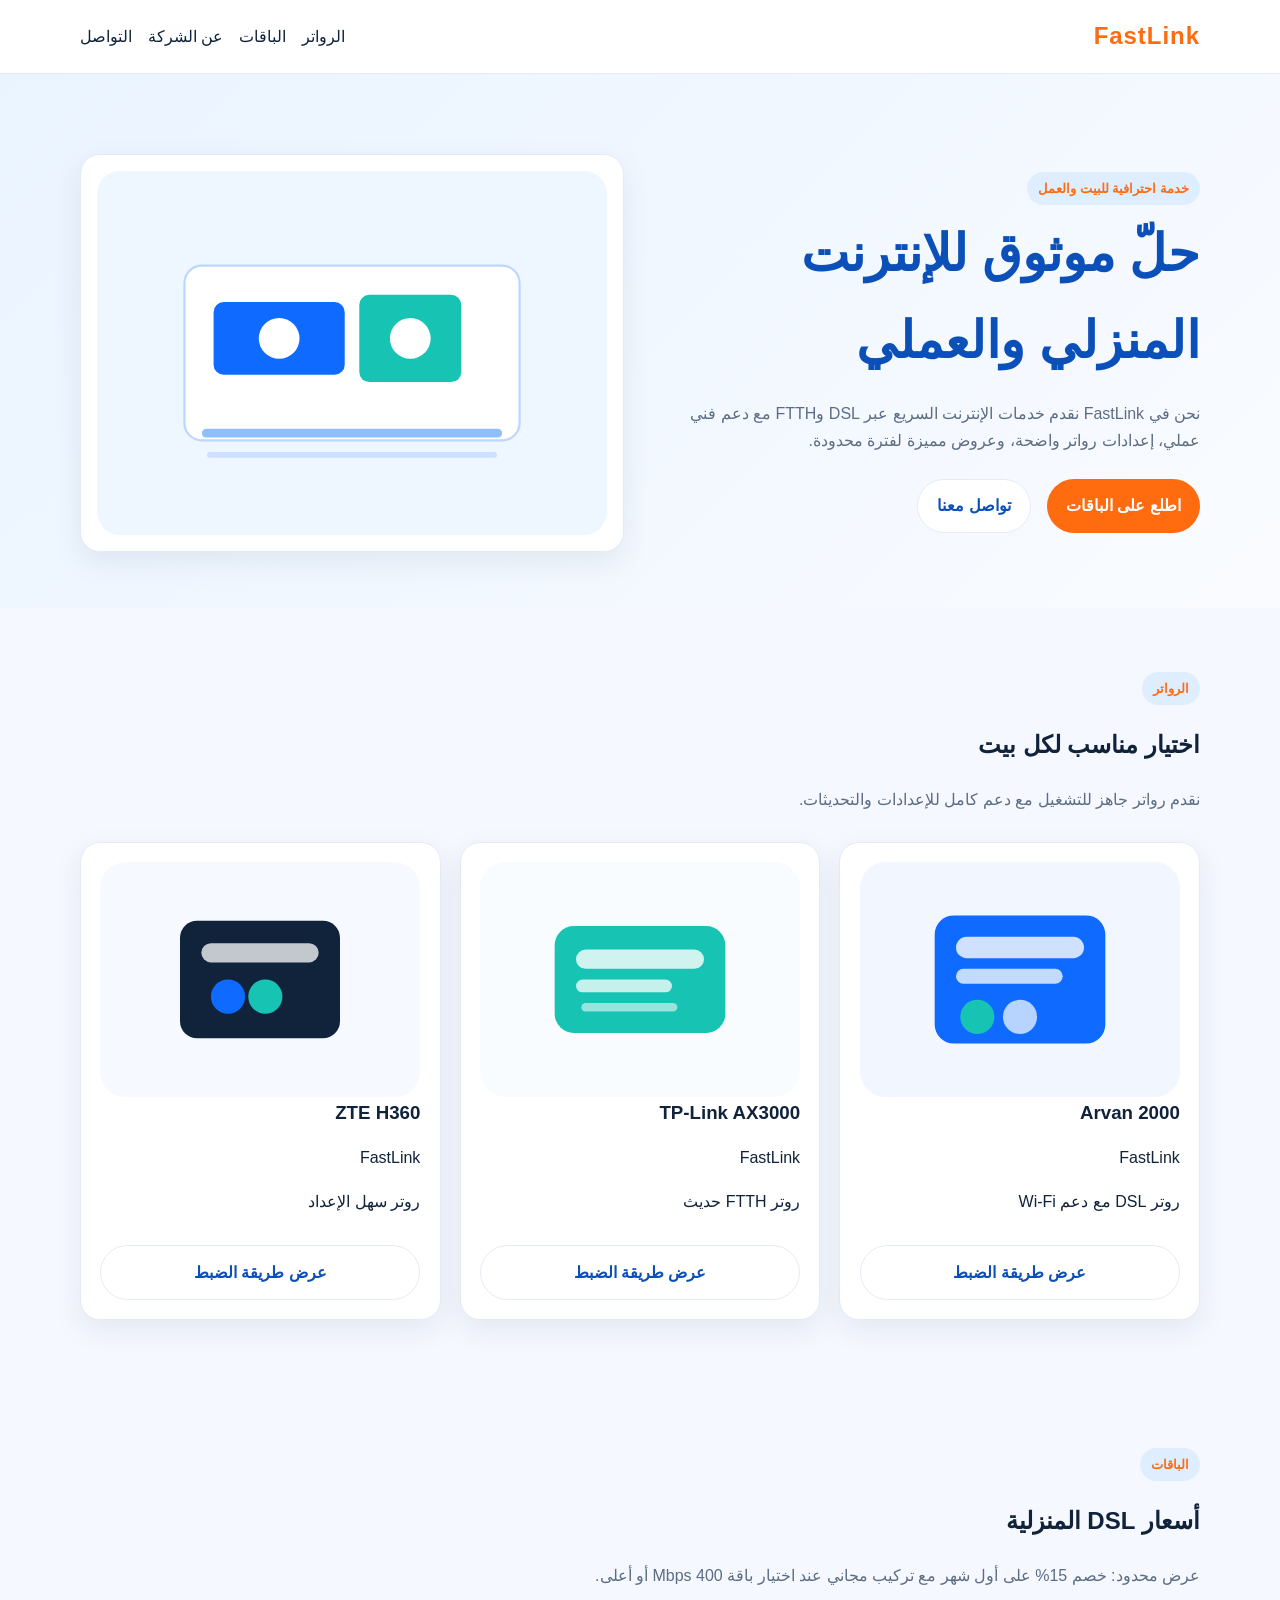
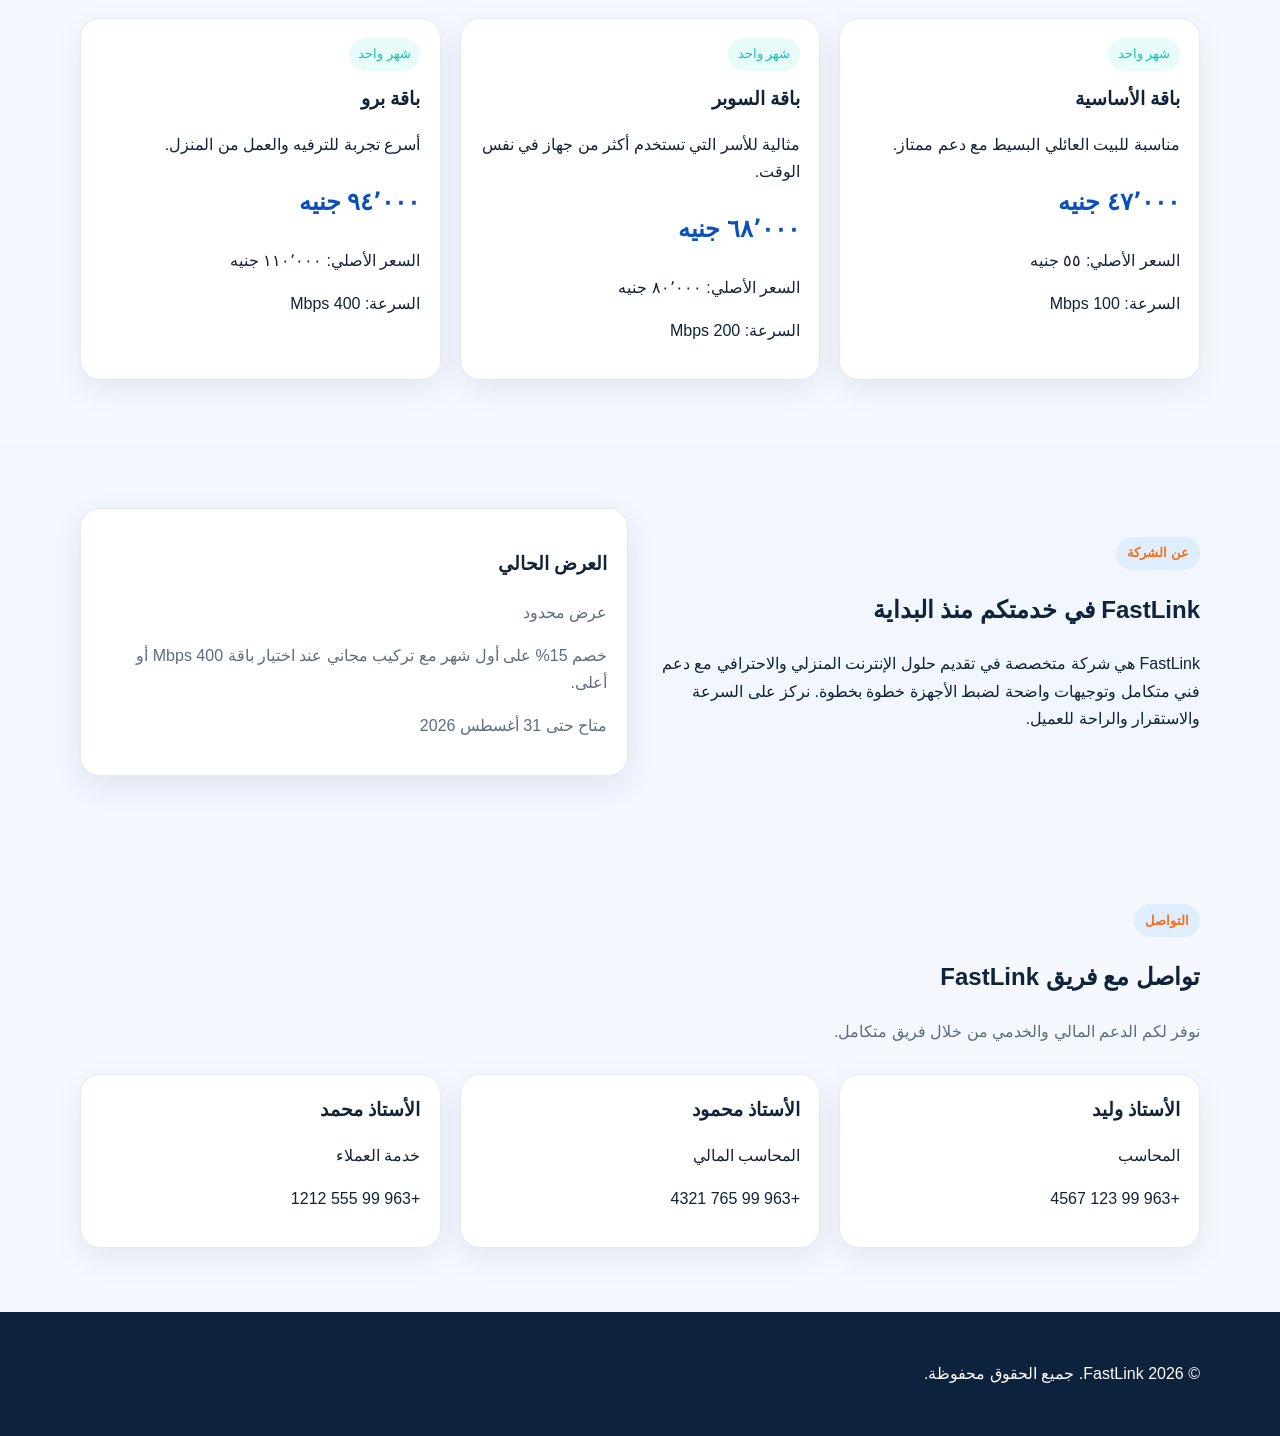
==== index.html @ b340a283 "Add files via upload" ====
<!DOCTYPE html>
<html lang="ar" dir="rtl">
  <head>
    <meta charset="UTF-8" />
    <meta name="viewport" content="width=device-width, initial-scale=1.0" />
    <title>FastLink | الحل الذكي للإنترنت المنزلي</title>
    <link rel="stylesheet" href="styles.css" />
  </head>
  <body>
    <header class="site-header">
      <div class="container nav-wrap">
        <a class="brand" href="#top">FastLink</a>
        <nav class="nav-links">
          <a href="#routers">الرواتر</a>
          <a href="#packages">الباقات</a>
          <a href="#about">عن الشركة</a>
          <a href="#contact">التواصل</a>
        </nav>
      </div>
    </header>

    <main id="top">
      <section class="hero">
        <div class="container hero-grid">
          <div class="hero-copy">
            <span class="eyebrow">خدمة احترافية للبيت والعمل</span>
            <h1 id="hero-title">FastLink</h1>
            <p id="hero-subtitle"></p>
            <div class="hero-actions">
              <a class="btn btn-primary" href="#packages">اطلع على الباقات</a>
              <a class="btn btn-secondary" href="#contact">تواصل معنا</a>
            </div>
          </div>
          <div class="hero-card">
            <img src="assets/hero.svg" alt="FastLink internet service" />
          </div>
        </div>
      </section>

      <section id="routers" class="section">
        <div class="container">
          <div class="section-heading">
            <span class="eyebrow">الرواتر</span>
            <h2>اختيار مناسب لكل بيت</h2>
            <p>نقدم رواتر جاهز للتشغيل مع دعم كامل للإعدادات والتحديثات.</p>
          </div>
          <div id="routers-list" class="card-grid"></div>
        </div>
      </section>

      <section id="packages" class="section">
        <div class="container">
          <div class="section-heading">
            <span class="eyebrow">الباقات</span>
            <h2>أسعار DSL المنزلية</h2>
            <p id="offer-summary"></p>
          </div>
          <div id="packages-list" class="card-grid"></div>
        </div>
      </section>

      <section id="about" class="section alt">
        <div class="container about-grid">
          <div>
            <span class="eyebrow">عن الشركة</span>
            <h2>FastLink في خدمتكم منذ البداية</h2>
            <p id="about-text"></p>
          </div>
          <div class="info-card">
            <h3>العرض الحالي</h3>
            <p id="offer-title"></p>
            <p id="offer-description"></p>
            <p id="offer-duration"></p>
          </div>
        </div>
      </section>

      <section id="contact" class="section">
        <div class="container">
          <div class="section-heading">
            <span class="eyebrow">التواصل</span>
            <h2>تواصل مع فريق FastLink</h2>
            <p>نوفر لكم الدعم المالي والخدمي من خلال فريق متكامل.</p>
          </div>
          <div id="contacts-list" class="card-grid"></div>
        </div>
      </section>
    </main>

    <footer class="site-footer">
      <div class="container footer-wrap">
        <p>© 2026 FastLink. جميع الحقوق محفوظة.</p>
      </div>
    </footer>

    <script src="script.js"></script>
  </body>
</html>
---- styles.css ----
:root {
  color-scheme: light;
  --primary: #ff6b0f;
  --primary-dark: #0b4fb8;
  --accent: #17c3b2;
  --text: #10233b;
  --muted: #5c6d83;
  --bg: #f5f8ff;
  --card: #ffffff;
  --border: #e5ebf6;
}

* {
  box-sizing: border-box;
}

body {
  margin: 0;
  font-family: "Segoe UI", Tahoma, Geneva, Verdana, sans-serif;
  color: var(--text);
  background: var(--bg);
  line-height: 1.7;
}

img {
  max-width: 100%;
  display: block;
}

a {
  color: inherit;
  text-decoration: none;
}

.container {
  width: min(1120px, calc(100% - 2rem));
  margin: 0 auto;
}

.site-header {
  position: sticky;
  top: 0;
  z-index: 20;
  background: rgba(255, 255, 255, 0.95);
  backdrop-filter: blur(8px);
  border-bottom: 1px solid var(--border);
}

.nav-wrap,
.footer-wrap {
  display: flex;
  align-items: center;
  justify-content: space-between;
  padding: 1rem 0;
}

.brand {
  font-size: 1.5rem;
  font-weight: 800;
  color: var(--primary);
  letter-spacing: 0.04em;
}

.nav-links {
  display: flex;
  gap: 1rem;
  align-items: center;
  flex-wrap: wrap;
}

.admin-link {
  background: var(--primary);
  color: white;
  padding: 0.55rem 0.8rem;
  border-radius: 999px;
}

.hero {
  padding: 5rem 0 3.5rem;
  background: linear-gradient(135deg, #eaf4ff 0%, #f9fbff 100%);
}

.hero-grid,
.about-grid {
  display: grid;
  gap: 2rem;
  grid-template-columns: repeat(2, minmax(0, 1fr));
  align-items: center;
}

.hero h1 {
  font-size: clamp(2.2rem, 4vw, 3.4rem);
  margin: 0.3rem 0 1rem;
  color: var(--primary-dark);
}

.hero p,
.section-heading p,
.info-card p,
.admin-card p {
  color: var(--muted);
}

.eyebrow {
  display: inline-block;
  font-size: 0.8rem;
  background: #dfeeff;
  color: var(--primary);
  padding: 0.35rem 0.7rem;
  border-radius: 999px;
  font-weight: 700;
}

.hero-actions {
  display: flex;
  gap: 1rem;
  flex-wrap: wrap;
  margin-top: 1.5rem;
}

.btn {
  border: none;
  cursor: pointer;
  display: inline-flex;
  align-items: center;
  justify-content: center;
  border-radius: 999px;
  padding: 0.8rem 1.2rem;
  font-weight: 700;
}

.btn-primary {
  background: var(--primary);
  color: white;
}

.btn-primary:hover {
  background: var(--primary-dark);
}

.btn-secondary {
  background: white;
  color: var(--primary-dark);
  border: 1px solid var(--border);
}

.hero-card,
.info-card,
.admin-card,
.card {
  background: var(--card);
  border: 1px solid var(--border);
  border-radius: 1.25rem;
  box-shadow: 0 10px 30px rgba(16, 35, 59, 0.08);
}

.hero-card {
  padding: 1rem;
}

.section {
  padding: 4rem 0;
}

.section.alt {
  background: #f2f6ff;
}

.section-heading {
  margin-bottom: 1.8rem;
}

.card-grid {
  display: grid;
  gap: 1.2rem;
  grid-template-columns: repeat(auto-fit, minmax(240px, 1fr));
}

.card {
  padding: 1.2rem;
}

.card h3,
.admin-card h2 {
  margin-top: 0;
  margin-bottom: 0.4rem;
}

.card .price {
  font-size: 1.5rem;
  font-weight: 800;
  color: var(--primary-dark);
}

.tag {
  display: inline-block;
  padding: 0.35rem 0.6rem;
  border-radius: 999px;
  background: #e7fbf8;
  color: var(--accent);
  font-size: 0.8rem;
  margin-bottom: 0.75rem;
}

.timeline {
  display: grid;
  gap: 1rem;
}

.timeline-item {
  border-right: 3px solid var(--primary);
  padding-right: 1rem;
}

.about-grid {
  gap: 1.5rem;
}

.info-card {
  padding: 1.25rem;
}

.admin-page {
  padding: 3rem 0 4rem;
}

.admin-card {
  padding: 1.3rem;
  margin-bottom: 1.2rem;
}

.admin-form {
  display: grid;
  gap: 0.9rem;
}

.admin-form label {
  display: grid;
  gap: 0.35rem;
  font-weight: 700;
}

.admin-form input,
.admin-form textarea {
  width: 100%;
  padding: 0.75rem 0.9rem;
  border: 1px solid var(--border);
  border-radius: 0.8rem;
  font: inherit;
}

.admin-list {
  margin-top: 1rem;
  display: grid;
  gap: 0.8rem;
}

.admin-item {
  border: 1px dashed var(--border);
  border-radius: 0.8rem;
  padding: 0.8rem;
  display: flex;
  justify-content: space-between;
  align-items: center;
  gap: 0.8rem;
}

.admin-item button {
  border: none;
  background: #ffe2e2;
  color: #b42318;
  border-radius: 999px;
  padding: 0.55rem 0.8rem;
  cursor: pointer;
}

.site-footer {
  background: #0d223d;
  color: white;
  padding: 1rem 0;
}

.site-footer a {
  color: #dceeff;
}

.router-mode-btn {
  margin-top: 0.9rem;
  width: 100%;
}

.page-padding {
  padding: 3rem 0 4rem;
}

.guide-card {
  background: var(--card);
  border: 1px solid var(--border);
  border-radius: 1.25rem;
  padding: 1.25rem;
  margin-bottom: 1.2rem;
  box-shadow: 0 10px 30px rgba(16, 35, 59, 0.08);
}

.guide-card img {
  margin-top: 1rem;
  border-radius: 1rem;
}

.auth-card {
  max-width: 480px;
  margin: 2rem auto;
  padding: 1.5rem;
  background: var(--card);
  border: 1px solid var(--border);
  border-radius: 1.25rem;
  box-shadow: 0 10px 30px rgba(16, 35, 59, 0.08);
}

.auth-form {
  display: grid;
  gap: 0.8rem;
}

.auth-form input {
  width: 100%;
  padding: 0.8rem 0.95rem;
  border: 1px solid var(--border);
  border-radius: 0.8rem;
  font: inherit;
}

.error-text {
  color: #b42318;
  min-height: 1.2rem;
  margin: 0;
}

.hidden {
  display: none !important;
}

@media (max-width: 760px) {
  .hero-grid,
  .about-grid {
    grid-template-columns: 1fr;
  }

  .nav-wrap,
  .footer-wrap {
    flex-direction: column;
    gap: 0.6rem;
  }
}
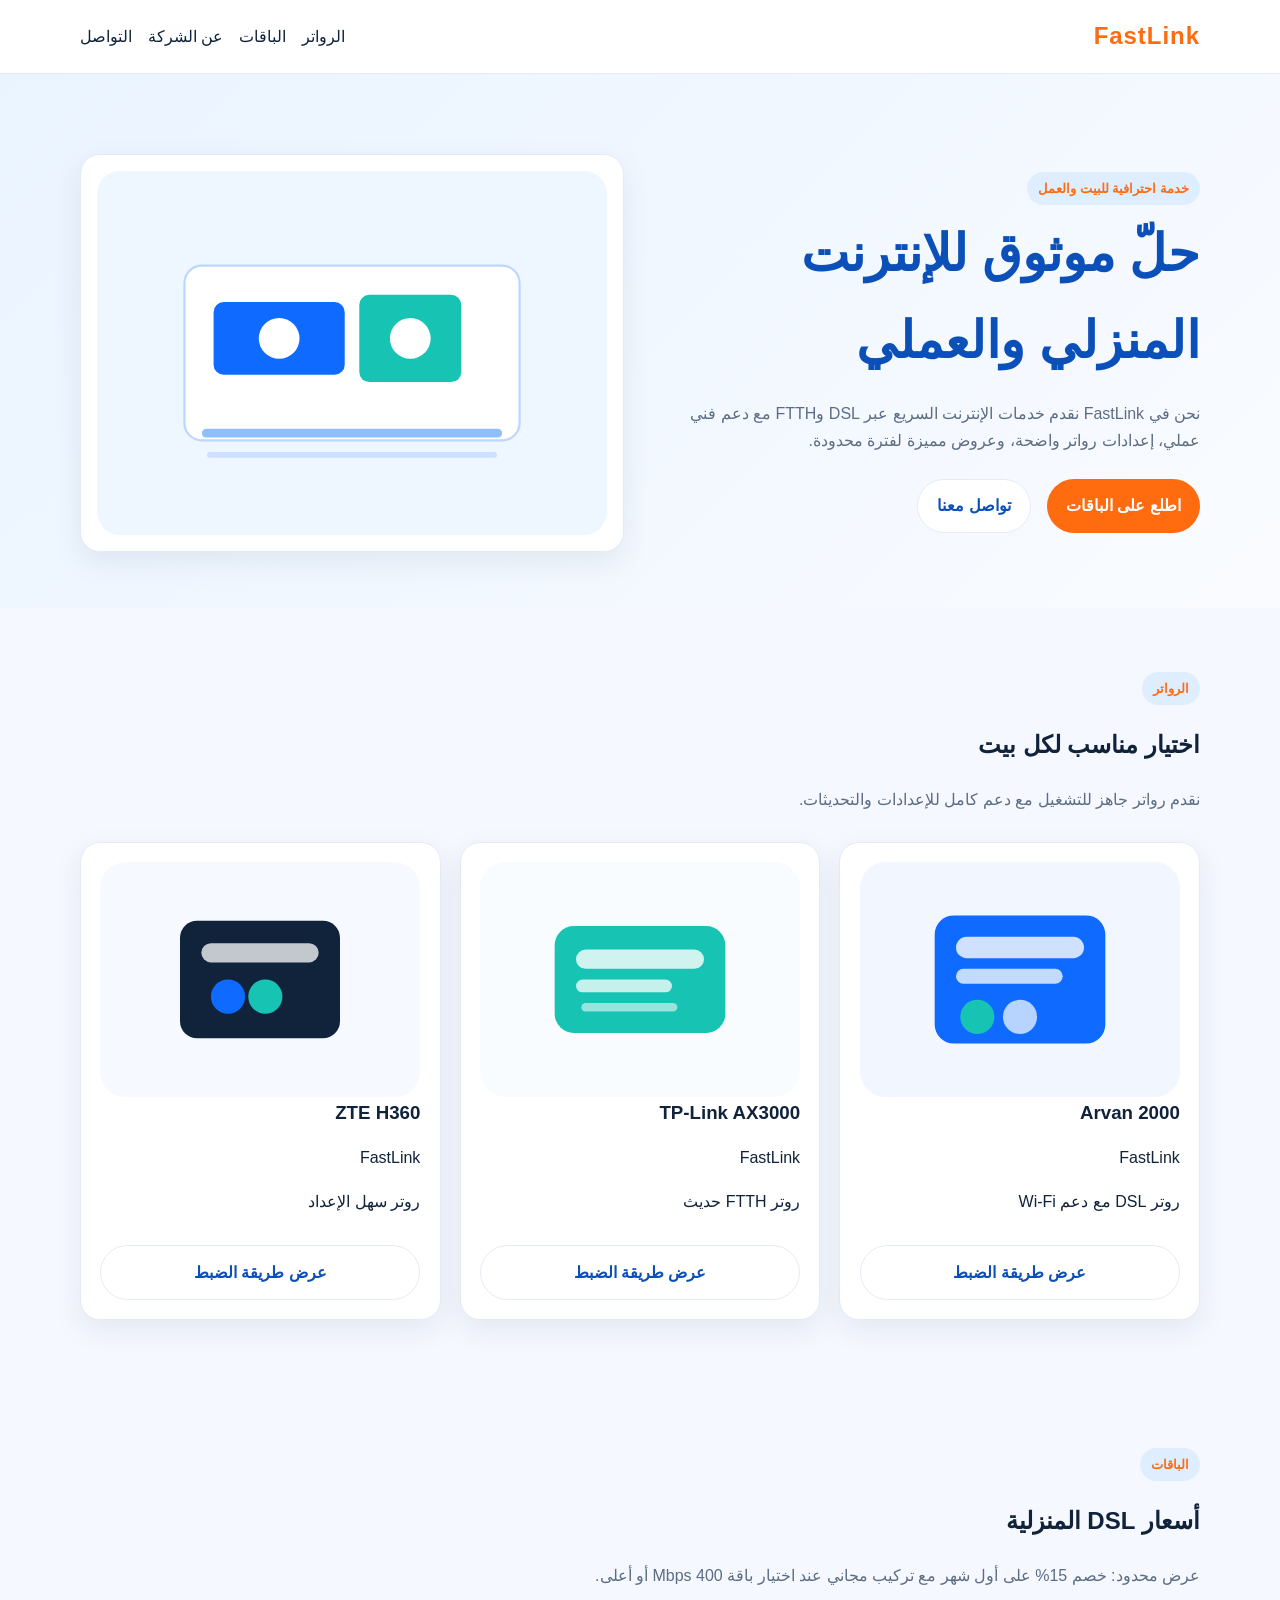
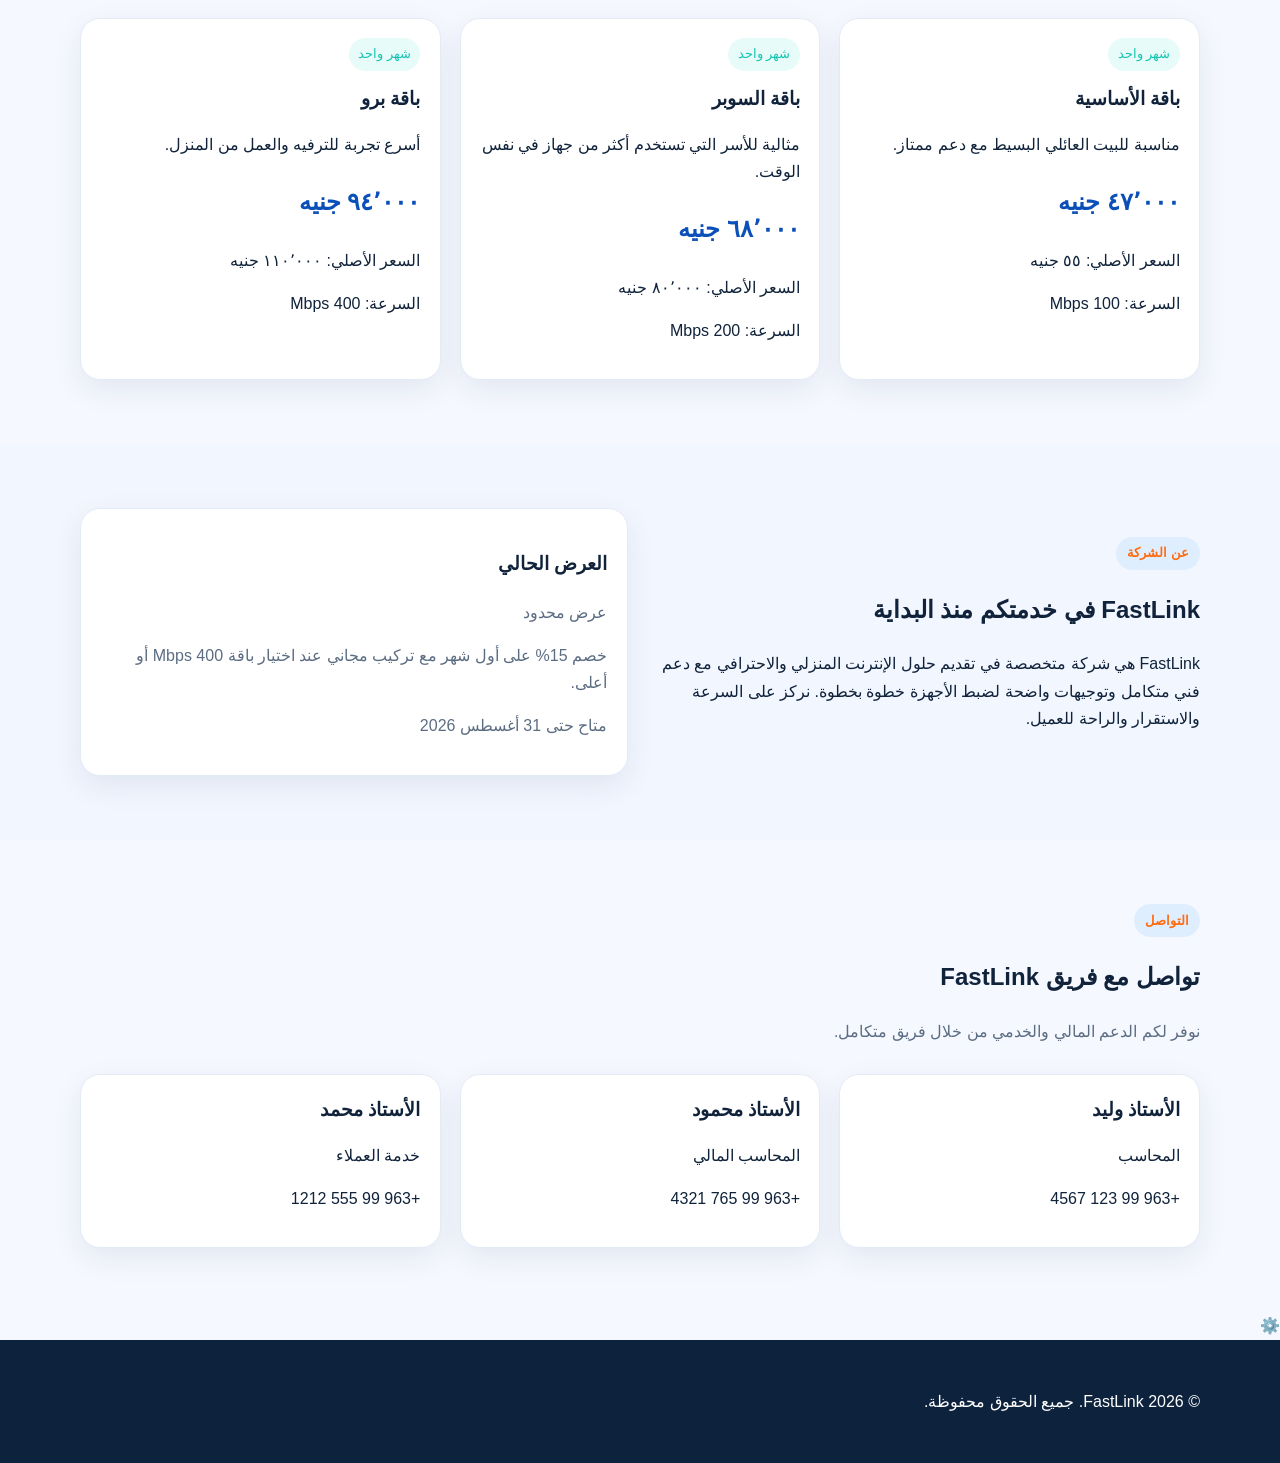
==== commit 8f14a8f6: "Add admin button to index.html Added an admin button for quick access to the admin panel." ====
--- a/index.html
+++ b/index.html
@@ -87,6 +87,8 @@
       </section>
     </main>
 
+    <a href="admin.html" class="admin-float-btn" title="لوحة الإدارة">⚙️</a>
+
     <footer class="site-footer">
       <div class="container footer-wrap">
         <p>© 2026 FastLink. جميع الحقوق محفوظة.</p>
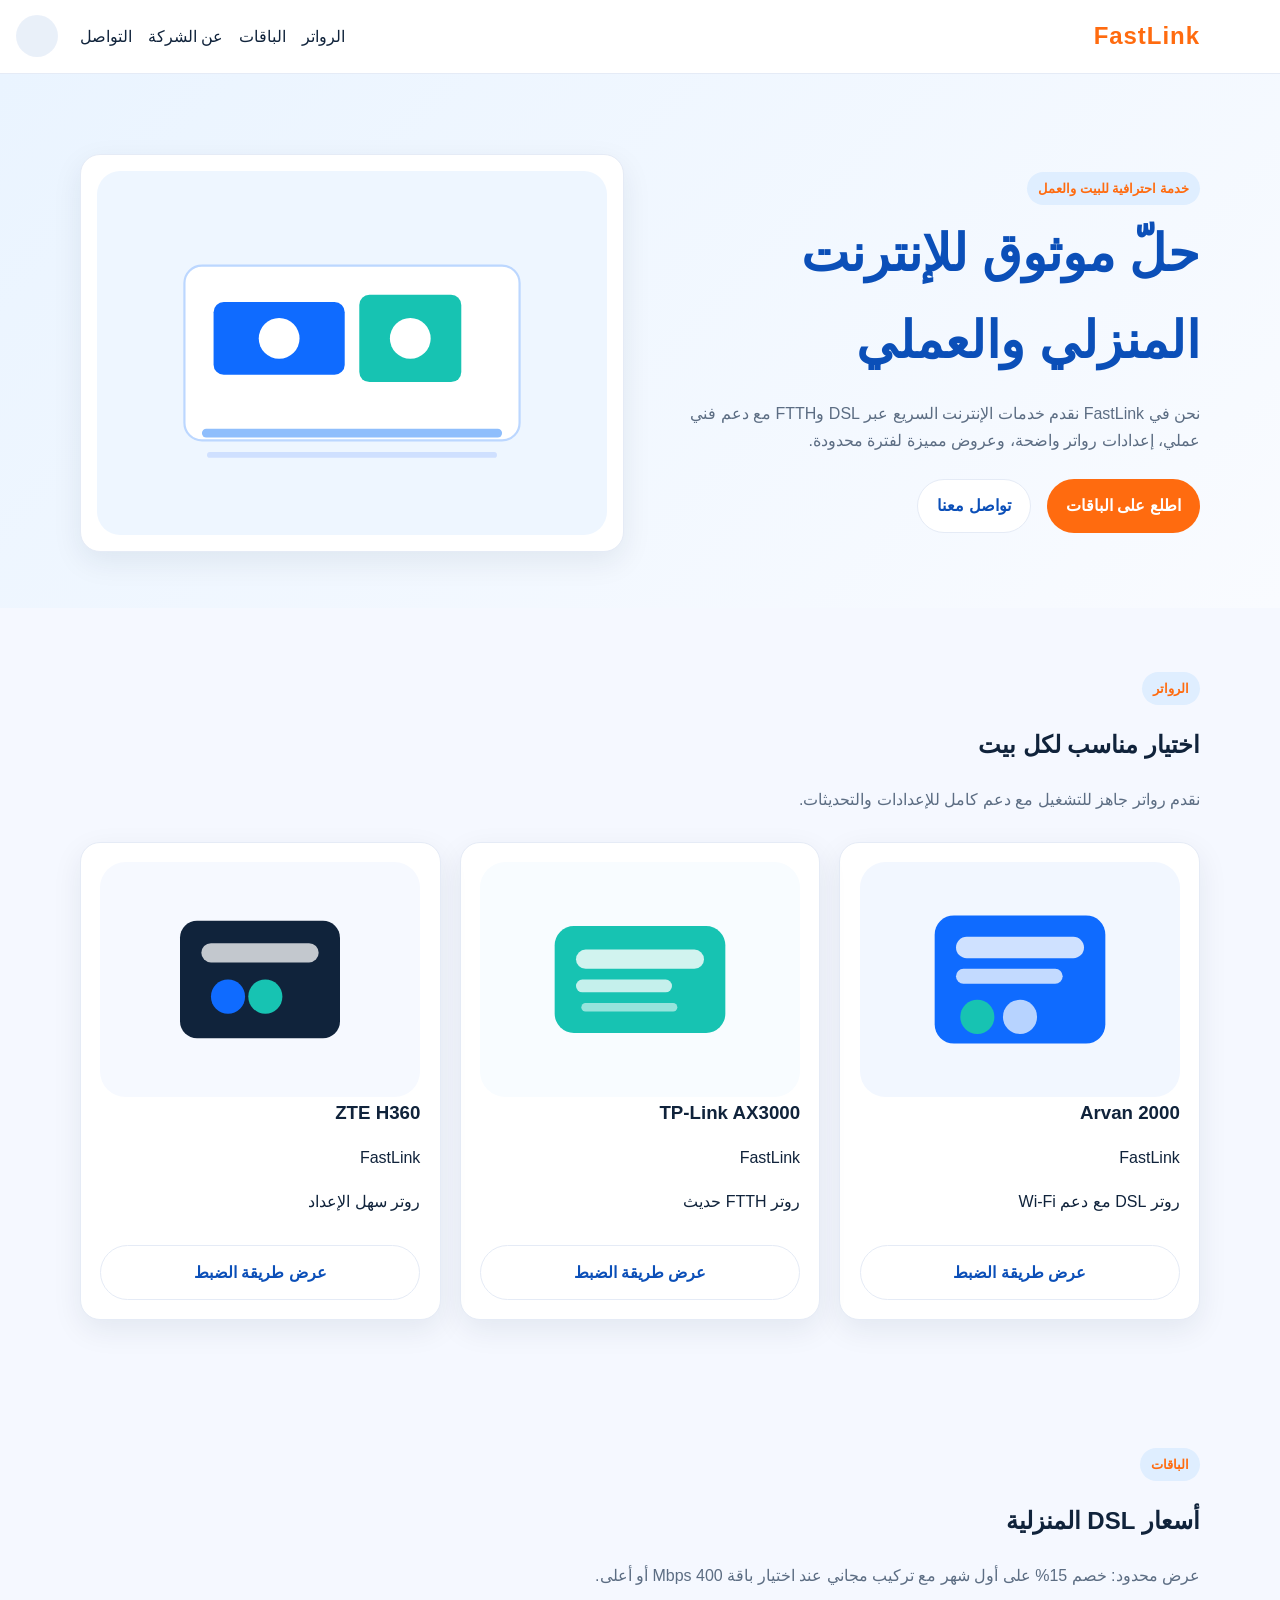
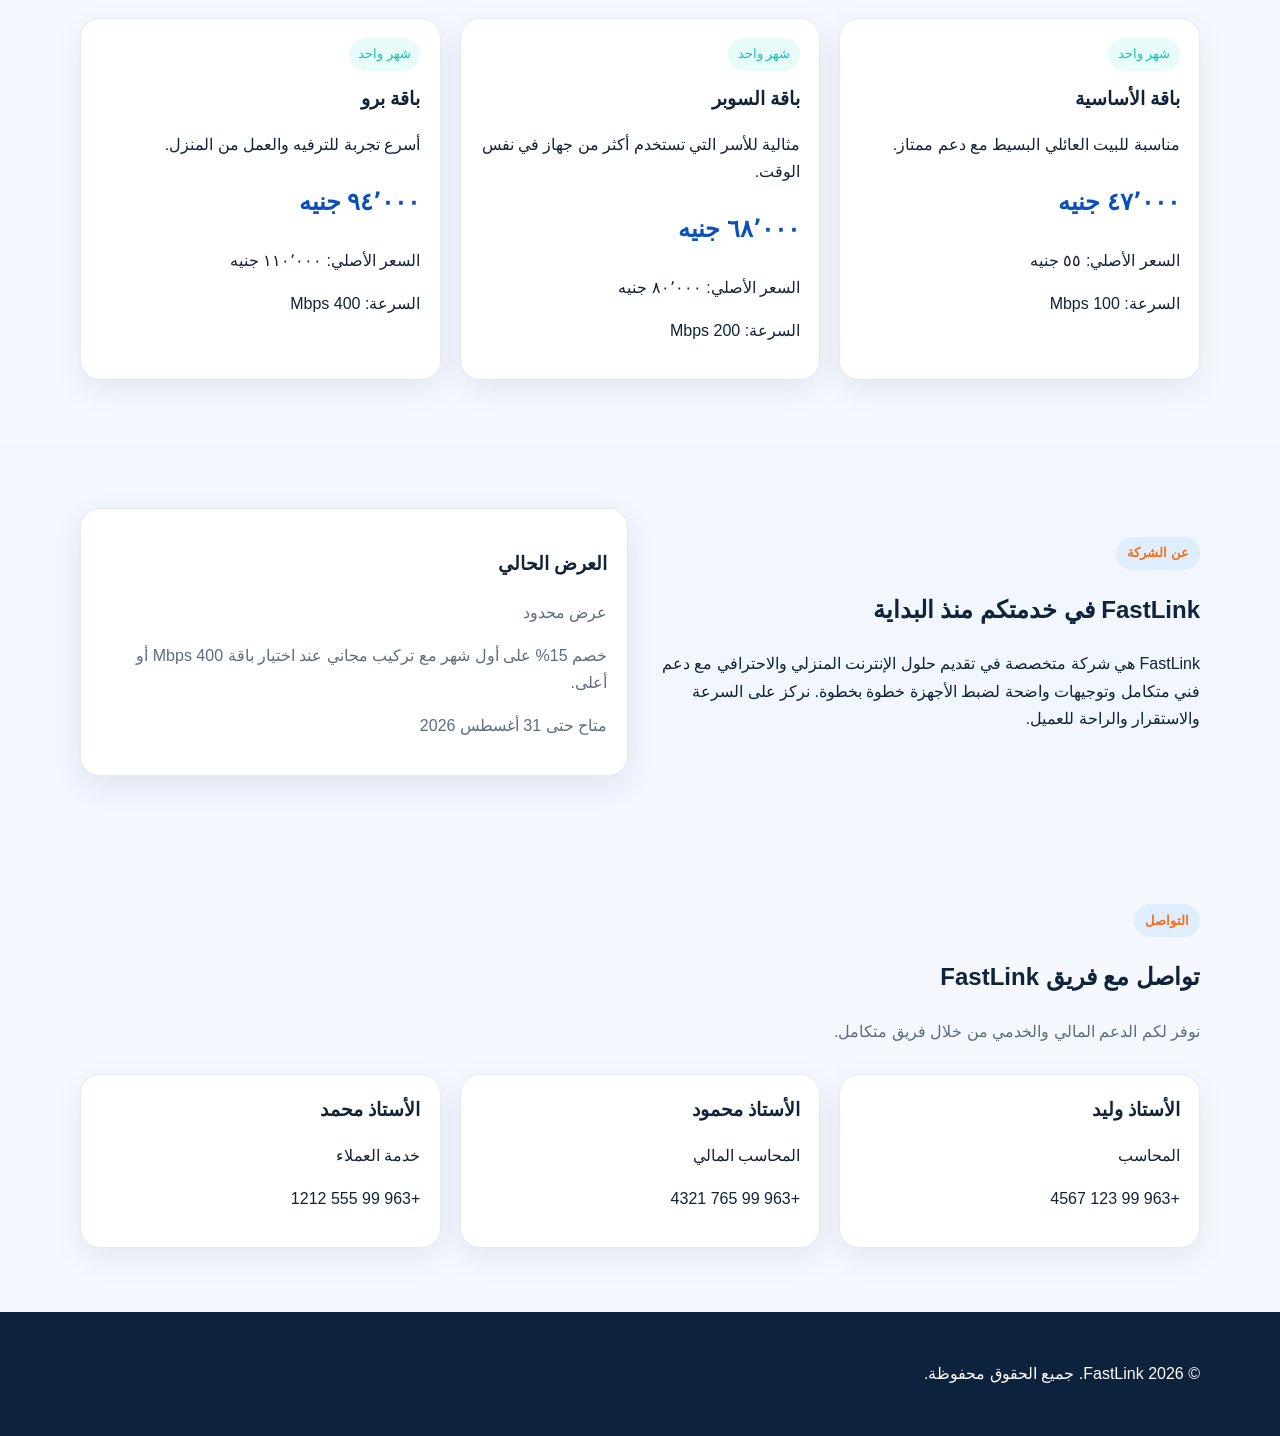
==== commit 59e110e8: "Update index.html" ====
--- a/index.html
+++ b/index.html
@@ -87,7 +87,7 @@
       </section>
     </main>
 
-    <a href="admin.html" class="admin-float-btn" title="لوحة الإدارة">⚙️</a>
+    <a href="admin.html" class="admin-float-btn" title="لوحة الإدارة"></a>
 
     <footer class="site-footer">
       <div class="container footer-wrap">
--- a/styles.css
+++ b/styles.css
@@ -284,6 +284,25 @@
   color: #dceeff;
 }
 
+.admin-float-btn {
+  position: fixed;
+  left: 0.75rem;
+  top: 4%;
+  transform: translateY(-50%);
+  width: 44px;
+  height: 44px;
+  border-radius: 50%;
+  background: rgba(255, 255, 255, 0.95);
+  color: var(--primary-dark);
+  display: grid;
+  place-items: center;
+  font-size: 1.1rem;
+  opacity: 0.95;
+  transition: opacity 0.2s ease, transform 0.2s ease, box-shadow 0.2s ease;
+  z-index: 30;
+}
+
+
 .router-mode-btn {
   margin-top: 0.9rem;
   width: 100%;
@@ -352,3 +371,379 @@
     gap: 0.6rem;
   }
 }
+:root {
+  color-scheme: light;
+  --primary: #ff6b0f;
+  --primary-dark: #0b4fb8;
+  --accent: #17c3b2;
+  --text: #10233b;
+  --muted: #5c6d83;
+  --bg: #f5f8ff;
+  --card: #ffffff;
+  --border: #e5ebf6;
+}
+
+* {
+  box-sizing: border-box;
+}
+
+body {
+  margin: 0;
+  font-family: "Segoe UI", Tahoma, Geneva, Verdana, sans-serif;
+  color: var(--text);
+  background: var(--bg);
+  line-height: 1.7;
+}
+
+img {
+  max-width: 100%;
+  display: block;
+}
+
+a {
+  color: inherit;
+  text-decoration: none;
+}
+
+.container {
+  width: min(1120px, calc(100% - 2rem));
+  margin: 0 auto;
+}
+
+.site-header {
+  position: sticky;
+  top: 0;
+  z-index: 20;
+  background: rgba(255, 255, 255, 0.95);
+  backdrop-filter: blur(8px);
+  border-bottom: 1px solid var(--border);
+}
+
+.nav-wrap,
+.footer-wrap {
+  display: flex;
+  align-items: center;
+  justify-content: space-between;
+  padding: 1rem 0;
+}
+
+.brand {
+  font-size: 1.5rem;
+  font-weight: 800;
+  color: var(--primary);
+  letter-spacing: 0.04em;
+}
+
+.nav-links {
+  display: flex;
+  gap: 1rem;
+  align-items: center;
+  flex-wrap: wrap;
+}
+
+.admin-link {
+  background: var(--primary);
+  color: white;
+  padding: 0.55rem 0.8rem;
+  border-radius: 999px;
+}
+
+.hero {
+  padding: 5rem 0 3.5rem;
+  background: linear-gradient(135deg, #eaf4ff 0%, #f9fbff 100%);
+}
+
+.hero-grid,
+.about-grid {
+  display: grid;
+  gap: 2rem;
+  grid-template-columns: repeat(2, minmax(0, 1fr));
+  align-items: center;
+}
+
+.hero h1 {
+  font-size: clamp(2.2rem, 4vw, 3.4rem);
+  margin: 0.3rem 0 1rem;
+  color: var(--primary-dark);
+}
+
+.hero p,
+.section-heading p,
+.info-card p,
+.admin-card p {
+  color: var(--muted);
+}
+
+.eyebrow {
+  display: inline-block;
+  font-size: 0.8rem;
+  background: #dfeeff;
+  color: var(--primary);
+  padding: 0.35rem 0.7rem;
+  border-radius: 999px;
+  font-weight: 700;
+}
+
+.hero-actions {
+  display: flex;
+  gap: 1rem;
+  flex-wrap: wrap;
+  margin-top: 1.5rem;
+}
+
+.btn {
+  border: none;
+  cursor: pointer;
+  display: inline-flex;
+  align-items: center;
+  justify-content: center;
+  border-radius: 999px;
+  padding: 0.8rem 1.2rem;
+  font-weight: 700;
+}
+
+.btn-primary {
+  background: var(--primary);
+  color: white;
+}
+
+.btn-primary:hover {
+  background: var(--primary-dark);
+}
+
+.btn-secondary {
+  background: white;
+  color: var(--primary-dark);
+  border: 1px solid var(--border);
+}
+
+.hero-card,
+.info-card,
+.admin-card,
+.card {
+  background: var(--card);
+  border: 1px solid var(--border);
+  border-radius: 1.25rem;
+  box-shadow: 0 10px 30px rgba(16, 35, 59, 0.08);
+}
+
+.hero-card {
+  padding: 1rem;
+}
+
+.section {
+  padding: 4rem 0;
+}
+
+.section.alt {
+  background: #f2f6ff;
+}
+
+.section-heading {
+  margin-bottom: 1.8rem;
+}
+
+.card-grid {
+  display: grid;
+  gap: 1.2rem;
+  grid-template-columns: repeat(auto-fit, minmax(240px, 1fr));
+}
+
+.card {
+  padding: 1.2rem;
+}
+
+.card h3,
+.admin-card h2 {
+  margin-top: 0;
+  margin-bottom: 0.4rem;
+}
+
+.card .price {
+  font-size: 1.5rem;
+  font-weight: 800;
+  color: var(--primary-dark);
+}
+
+.tag {
+  display: inline-block;
+  padding: 0.35rem 0.6rem;
+  border-radius: 999px;
+  background: #e7fbf8;
+  color: var(--accent);
+  font-size: 0.8rem;
+  margin-bottom: 0.75rem;
+}
+
+.timeline {
+  display: grid;
+  gap: 1rem;
+}
+
+.timeline-item {
+  border-right: 3px solid var(--primary);
+  padding-right: 1rem;
+}
+
+.about-grid {
+  gap: 1.5rem;
+}
+
+.info-card {
+  padding: 1.25rem;
+}
+
+.admin-page {
+  padding: 3rem 0 4rem;
+}
+
+.admin-card {
+  padding: 1.3rem;
+  margin-bottom: 1.2rem;
+}
+
+.admin-form {
+  display: grid;
+  gap: 0.9rem;
+}
+
+.admin-form label {
+  display: grid;
+  gap: 0.35rem;
+  font-weight: 700;
+}
+
+.admin-form input,
+.admin-form textarea {
+  width: 100%;
+  padding: 0.75rem 0.9rem;
+  border: 1px solid var(--border);
+  border-radius: 0.8rem;
+  font: inherit;
+}
+
+.admin-list {
+  margin-top: 1rem;
+  display: grid;
+  gap: 0.8rem;
+}
+
+.admin-item {
+  border: 1px dashed var(--border);
+  border-radius: 0.8rem;
+  padding: 0.8rem;
+  display: flex;
+  justify-content: space-between;
+  align-items: center;
+  gap: 0.8rem;
+}
+
+.admin-item button {
+  border: none;
+  background: #ffe2e2;
+  color: #b42318;
+  border-radius: 999px;
+  padding: 0.55rem 0.8rem;
+  cursor: pointer;
+}
+
+.site-footer {
+  background: #0d223d;
+  color: white;
+  padding: 1rem 0;
+}
+
+.site-footer a {
+  color: #dceeff;
+}
+
+.admin-float-btn {
+  position: fixed;
+  left: 1rem;
+  bottom: 1rem;
+  width: 42px;
+  height: 42px;
+  border-radius: 50%;
+  background: rgba(11, 79, 184, 0.12);
+  color: var(--primary-dark);
+  display: grid;
+  place-items: center;
+  font-size: 1.1rem;
+  opacity: 0.7;
+  transition: opacity 0.2s ease, transform 0.2s ease;
+  z-index: 30;
+}
+
+.admin-float-btn:hover {
+  opacity: 1;
+  transform: scale(1.05);
+}
+
+.router-mode-btn {
+  margin-top: 0.9rem;
+  width: 100%;
+}
+
+.page-padding {
+  padding: 3rem 0 4rem;
+}
+
+.guide-card {
+  background: var(--card);
+  border: 1px solid var(--border);
+  border-radius: 1.25rem;
+  padding: 1.25rem;
+  margin-bottom: 1.2rem;
+  box-shadow: 0 10px 30px rgba(16, 35, 59, 0.08);
+}
+
+.guide-card img {
+  margin-top: 1rem;
+  border-radius: 1rem;
+}
+
+.auth-card {
+  max-width: 480px;
+  margin: 2rem auto;
+  padding: 1.5rem;
+  background: var(--card);
+  border: 1px solid var(--border);
+  border-radius: 1.25rem;
+  box-shadow: 0 10px 30px rgba(16, 35, 59, 0.08);
+}
+
+.auth-form {
+  display: grid;
+  gap: 0.8rem;
+}
+
+.auth-form input {
+  width: 100%;
+  padding: 0.8rem 0.95rem;
+  border: 1px solid var(--border);
+  border-radius: 0.8rem;
+  font: inherit;
+}
+
+.error-text {
+  color: #b42318;
+  min-height: 1.2rem;
+  margin: 0;
+}
+
+.hidden {
+  display: none !important;
+}
+
+@media (max-width: 760px) {
+  .hero-grid,
+  .about-grid {
+    grid-template-columns: 1fr;
+  }
+
+  .nav-wrap,
+  .footer-wrap {
+    flex-direction: column;
+    gap: 0.6rem;
+  }
+}
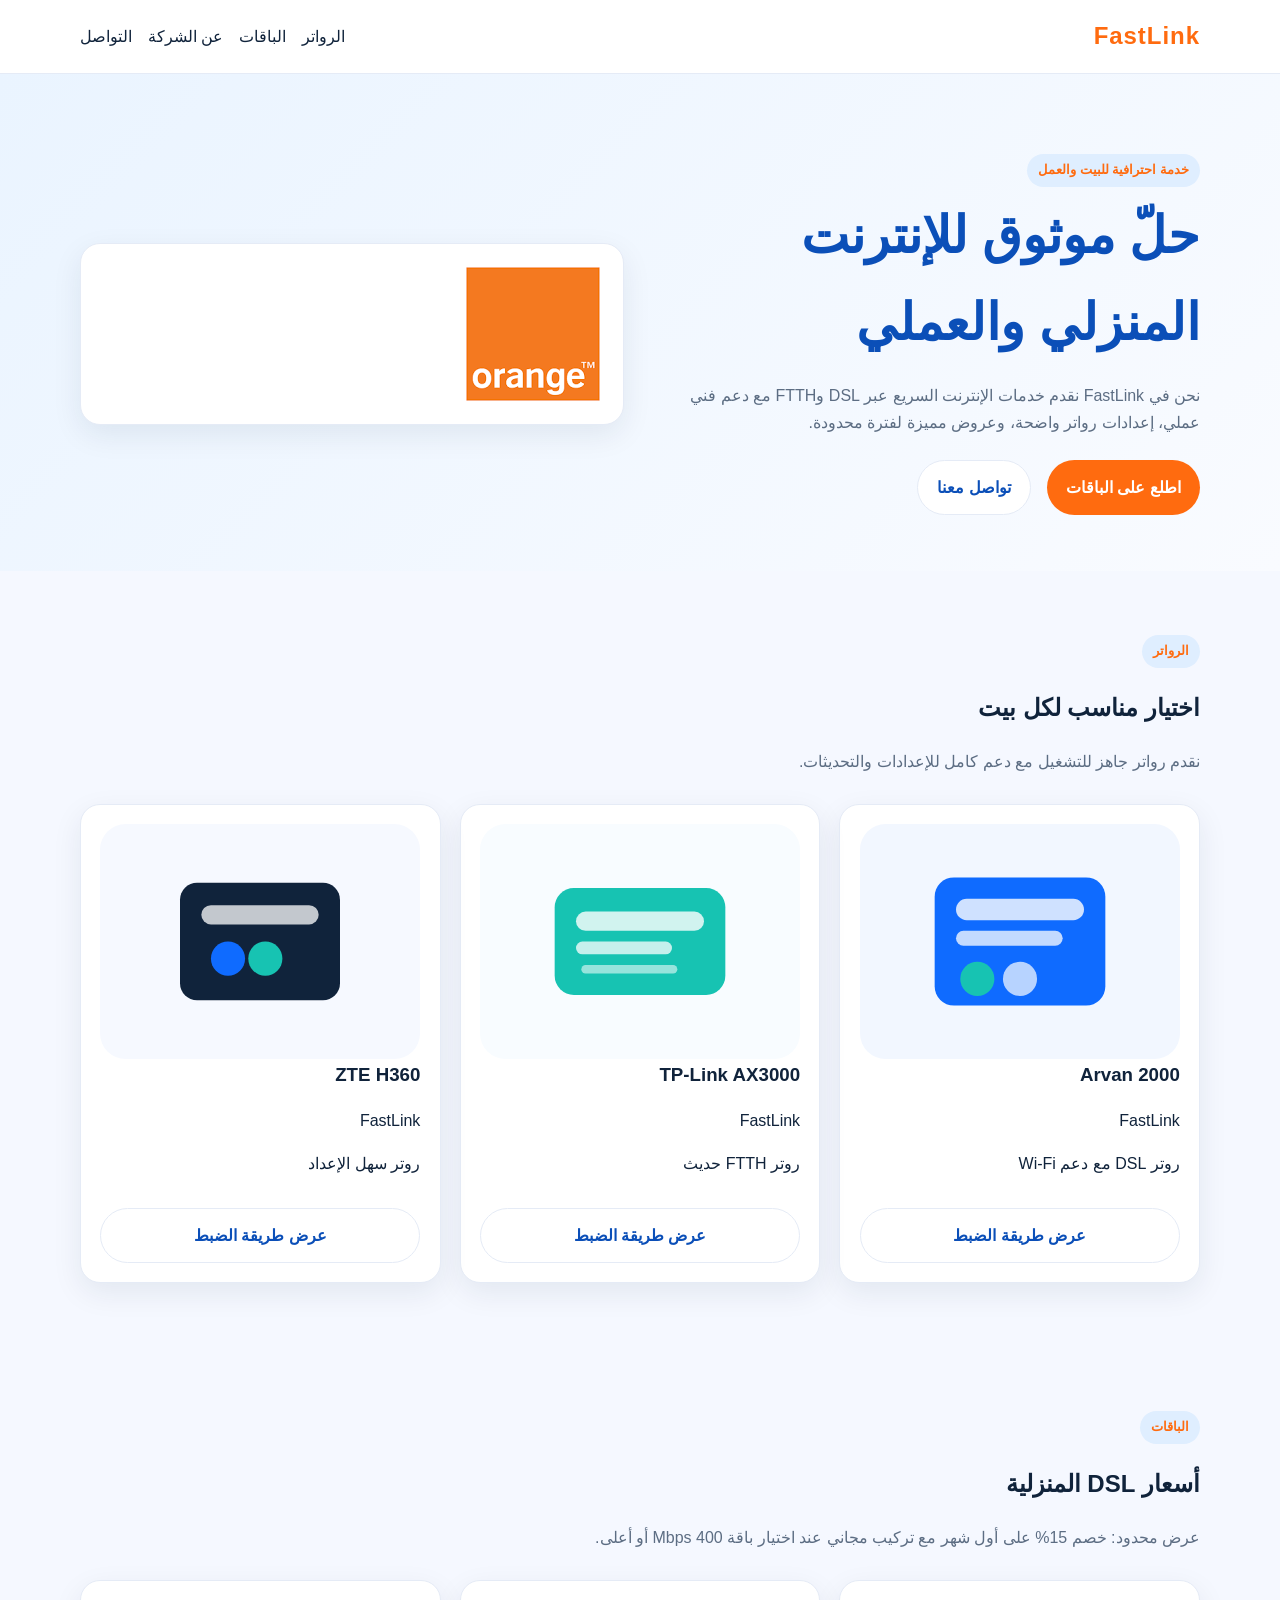
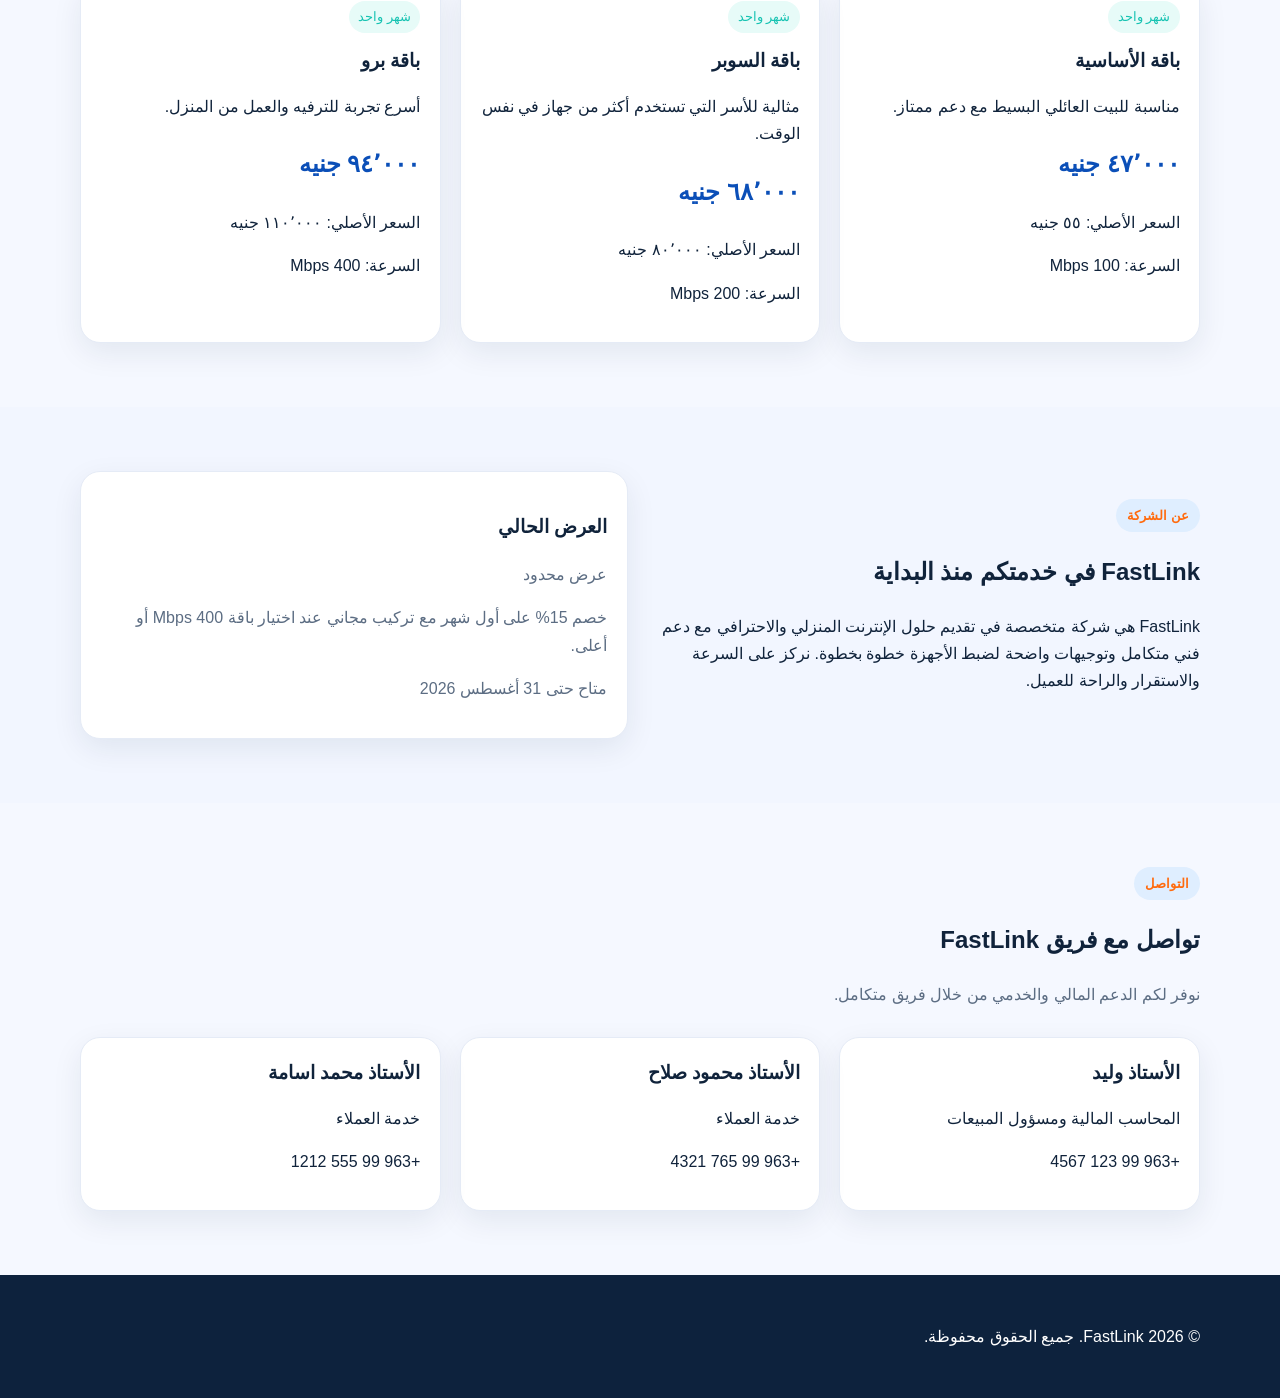
==== commit a5df3895: "Fix HTML formatting and update hero image" ====
--- a/index.html
+++ b/index.html
@@ -32,7 +32,7 @@
             </div>
           </div>
           <div class="hero-card">
-            <img src="assets/hero.svg" alt="FastLink internet service" />
+            <img src="[data-uri]" alt="FastLink internet service" />
           </div>
         </div>
       </section>
--- a/styles.css
+++ b/styles.css
@@ -292,7 +292,7 @@
   width: 44px;
   height: 44px;
   border-radius: 50%;
-  background: rgba(255, 255, 255, 0.95);
+  background: white;
   color: var(--primary-dark);
   display: grid;
   place-items: center;
@@ -371,379 +371,3 @@
     gap: 0.6rem;
   }
 }
-:root {
-  color-scheme: light;
-  --primary: #ff6b0f;
-  --primary-dark: #0b4fb8;
-  --accent: #17c3b2;
-  --text: #10233b;
-  --muted: #5c6d83;
-  --bg: #f5f8ff;
-  --card: #ffffff;
-  --border: #e5ebf6;
-}
-
-* {
-  box-sizing: border-box;
-}
-
-body {
-  margin: 0;
-  font-family: "Segoe UI", Tahoma, Geneva, Verdana, sans-serif;
-  color: var(--text);
-  background: var(--bg);
-  line-height: 1.7;
-}
-
-img {
-  max-width: 100%;
-  display: block;
-}
-
-a {
-  color: inherit;
-  text-decoration: none;
-}
-
-.container {
-  width: min(1120px, calc(100% - 2rem));
-  margin: 0 auto;
-}
-
-.site-header {
-  position: sticky;
-  top: 0;
-  z-index: 20;
-  background: rgba(255, 255, 255, 0.95);
-  backdrop-filter: blur(8px);
-  border-bottom: 1px solid var(--border);
-}
-
-.nav-wrap,
-.footer-wrap {
-  display: flex;
-  align-items: center;
-  justify-content: space-between;
-  padding: 1rem 0;
-}
-
-.brand {
-  font-size: 1.5rem;
-  font-weight: 800;
-  color: var(--primary);
-  letter-spacing: 0.04em;
-}
-
-.nav-links {
-  display: flex;
-  gap: 1rem;
-  align-items: center;
-  flex-wrap: wrap;
-}
-
-.admin-link {
-  background: var(--primary);
-  color: white;
-  padding: 0.55rem 0.8rem;
-  border-radius: 999px;
-}
-
-.hero {
-  padding: 5rem 0 3.5rem;
-  background: linear-gradient(135deg, #eaf4ff 0%, #f9fbff 100%);
-}
-
-.hero-grid,
-.about-grid {
-  display: grid;
-  gap: 2rem;
-  grid-template-columns: repeat(2, minmax(0, 1fr));
-  align-items: center;
-}
-
-.hero h1 {
-  font-size: clamp(2.2rem, 4vw, 3.4rem);
-  margin: 0.3rem 0 1rem;
-  color: var(--primary-dark);
-}
-
-.hero p,
-.section-heading p,
-.info-card p,
-.admin-card p {
-  color: var(--muted);
-}
-
-.eyebrow {
-  display: inline-block;
-  font-size: 0.8rem;
-  background: #dfeeff;
-  color: var(--primary);
-  padding: 0.35rem 0.7rem;
-  border-radius: 999px;
-  font-weight: 700;
-}
-
-.hero-actions {
-  display: flex;
-  gap: 1rem;
-  flex-wrap: wrap;
-  margin-top: 1.5rem;
-}
-
-.btn {
-  border: none;
-  cursor: pointer;
-  display: inline-flex;
-  align-items: center;
-  justify-content: center;
-  border-radius: 999px;
-  padding: 0.8rem 1.2rem;
-  font-weight: 700;
-}
-
-.btn-primary {
-  background: var(--primary);
-  color: white;
-}
-
-.btn-primary:hover {
-  background: var(--primary-dark);
-}
-
-.btn-secondary {
-  background: white;
-  color: var(--primary-dark);
-  border: 1px solid var(--border);
-}
-
-.hero-card,
-.info-card,
-.admin-card,
-.card {
-  background: var(--card);
-  border: 1px solid var(--border);
-  border-radius: 1.25rem;
-  box-shadow: 0 10px 30px rgba(16, 35, 59, 0.08);
-}
-
-.hero-card {
-  padding: 1rem;
-}
-
-.section {
-  padding: 4rem 0;
-}
-
-.section.alt {
-  background: #f2f6ff;
-}
-
-.section-heading {
-  margin-bottom: 1.8rem;
-}
-
-.card-grid {
-  display: grid;
-  gap: 1.2rem;
-  grid-template-columns: repeat(auto-fit, minmax(240px, 1fr));
-}
-
-.card {
-  padding: 1.2rem;
-}
-
-.card h3,
-.admin-card h2 {
-  margin-top: 0;
-  margin-bottom: 0.4rem;
-}
-
-.card .price {
-  font-size: 1.5rem;
-  font-weight: 800;
-  color: var(--primary-dark);
-}
-
-.tag {
-  display: inline-block;
-  padding: 0.35rem 0.6rem;
-  border-radius: 999px;
-  background: #e7fbf8;
-  color: var(--accent);
-  font-size: 0.8rem;
-  margin-bottom: 0.75rem;
-}
-
-.timeline {
-  display: grid;
-  gap: 1rem;
-}
-
-.timeline-item {
-  border-right: 3px solid var(--primary);
-  padding-right: 1rem;
-}
-
-.about-grid {
-  gap: 1.5rem;
-}
-
-.info-card {
-  padding: 1.25rem;
-}
-
-.admin-page {
-  padding: 3rem 0 4rem;
-}
-
-.admin-card {
-  padding: 1.3rem;
-  margin-bottom: 1.2rem;
-}
-
-.admin-form {
-  display: grid;
-  gap: 0.9rem;
-}
-
-.admin-form label {
-  display: grid;
-  gap: 0.35rem;
-  font-weight: 700;
-}
-
-.admin-form input,
-.admin-form textarea {
-  width: 100%;
-  padding: 0.75rem 0.9rem;
-  border: 1px solid var(--border);
-  border-radius: 0.8rem;
-  font: inherit;
-}
-
-.admin-list {
-  margin-top: 1rem;
-  display: grid;
-  gap: 0.8rem;
-}
-
-.admin-item {
-  border: 1px dashed var(--border);
-  border-radius: 0.8rem;
-  padding: 0.8rem;
-  display: flex;
-  justify-content: space-between;
-  align-items: center;
-  gap: 0.8rem;
-}
-
-.admin-item button {
-  border: none;
-  background: #ffe2e2;
-  color: #b42318;
-  border-radius: 999px;
-  padding: 0.55rem 0.8rem;
-  cursor: pointer;
-}
-
-.site-footer {
-  background: #0d223d;
-  color: white;
-  padding: 1rem 0;
-}
-
-.site-footer a {
-  color: #dceeff;
-}
-
-.admin-float-btn {
-  position: fixed;
-  left: 1rem;
-  bottom: 1rem;
-  width: 42px;
-  height: 42px;
-  border-radius: 50%;
-  background: rgba(11, 79, 184, 0.12);
-  color: var(--primary-dark);
-  display: grid;
-  place-items: center;
-  font-size: 1.1rem;
-  opacity: 0.7;
-  transition: opacity 0.2s ease, transform 0.2s ease;
-  z-index: 30;
-}
-
-.admin-float-btn:hover {
-  opacity: 1;
-  transform: scale(1.05);
-}
-
-.router-mode-btn {
-  margin-top: 0.9rem;
-  width: 100%;
-}
-
-.page-padding {
-  padding: 3rem 0 4rem;
-}
-
-.guide-card {
-  background: var(--card);
-  border: 1px solid var(--border);
-  border-radius: 1.25rem;
-  padding: 1.25rem;
-  margin-bottom: 1.2rem;
-  box-shadow: 0 10px 30px rgba(16, 35, 59, 0.08);
-}
-
-.guide-card img {
-  margin-top: 1rem;
-  border-radius: 1rem;
-}
-
-.auth-card {
-  max-width: 480px;
-  margin: 2rem auto;
-  padding: 1.5rem;
-  background: var(--card);
-  border: 1px solid var(--border);
-  border-radius: 1.25rem;
-  box-shadow: 0 10px 30px rgba(16, 35, 59, 0.08);
-}
-
-.auth-form {
-  display: grid;
-  gap: 0.8rem;
-}
-
-.auth-form input {
-  width: 100%;
-  padding: 0.8rem 0.95rem;
-  border: 1px solid var(--border);
-  border-radius: 0.8rem;
-  font: inherit;
-}
-
-.error-text {
-  color: #b42318;
-  min-height: 1.2rem;
-  margin: 0;
-}
-
-.hidden {
-  display: none !important;
-}
-
-@media (max-width: 760px) {
-  .hero-grid,
-  .about-grid {
-    grid-template-columns: 1fr;
-  }
-
-  .nav-wrap,
-  .footer-wrap {
-    flex-direction: column;
-    gap: 0.6rem;
-  }
-}
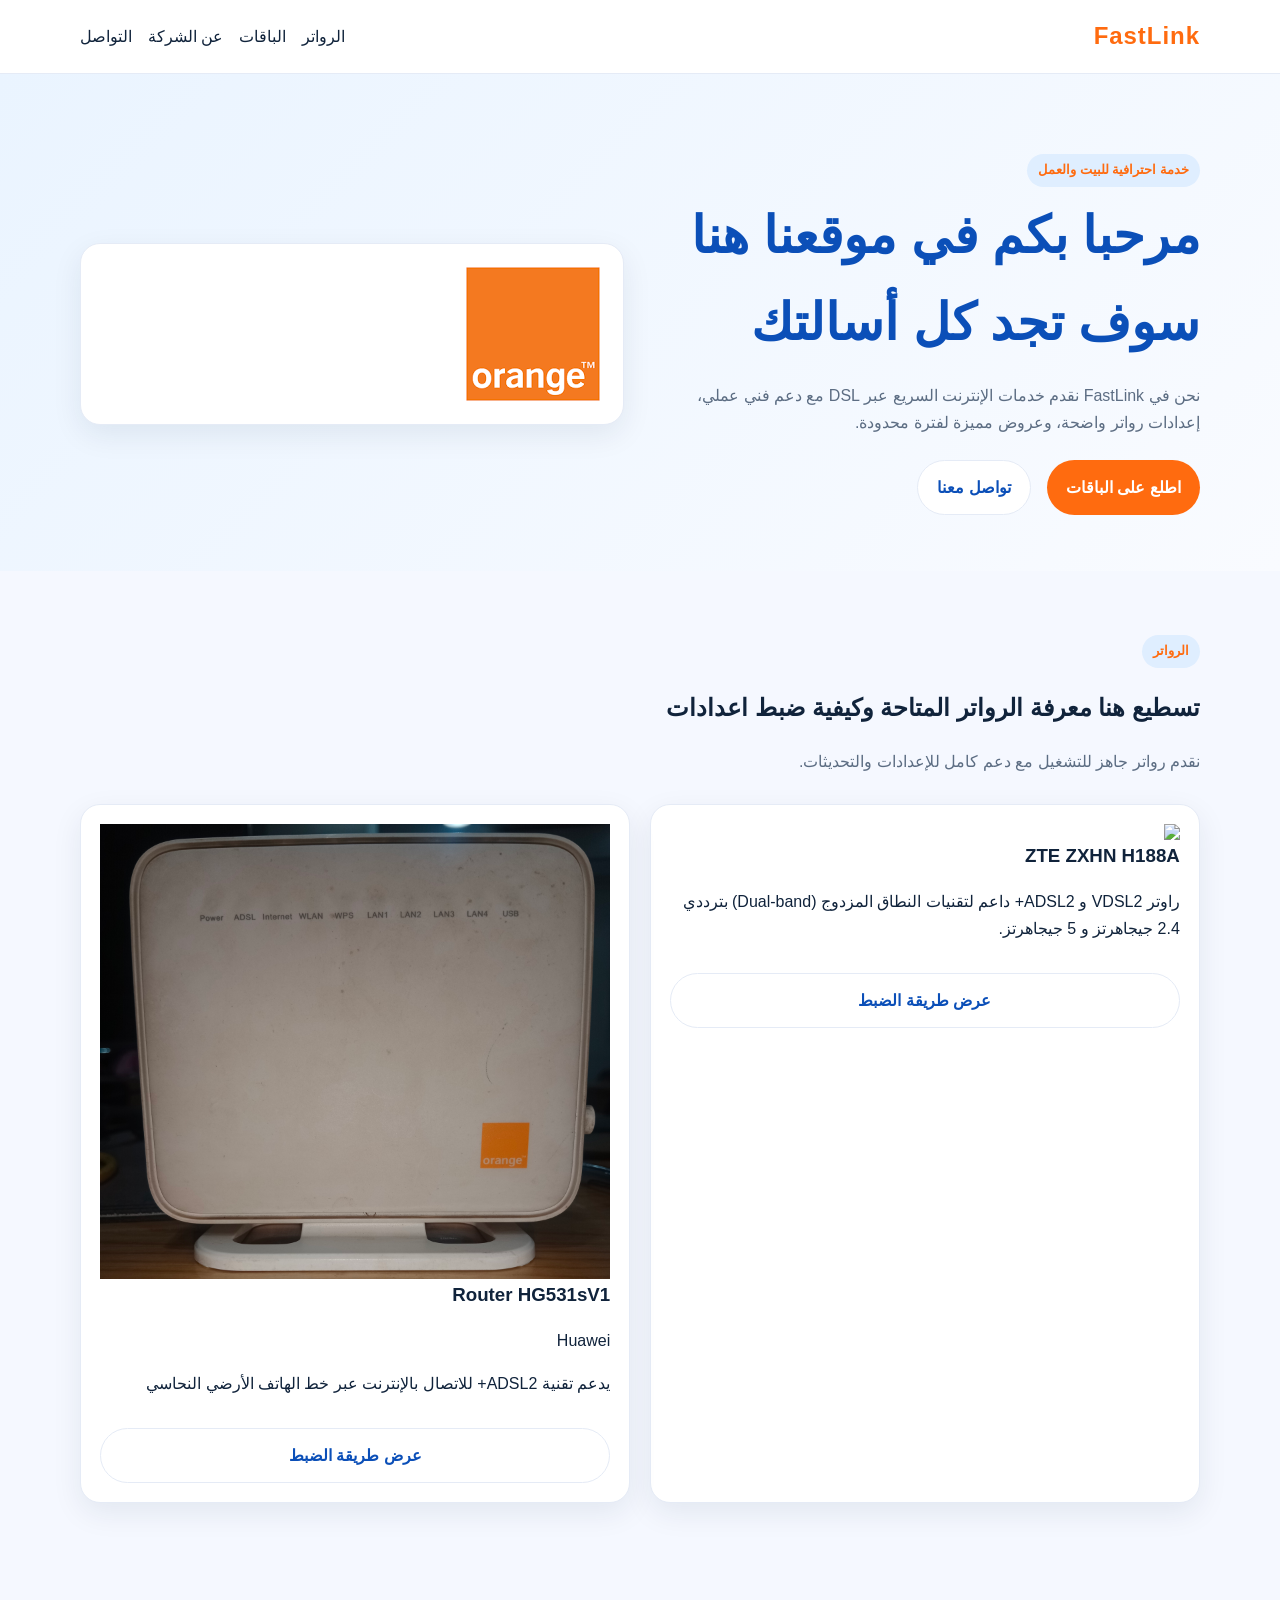
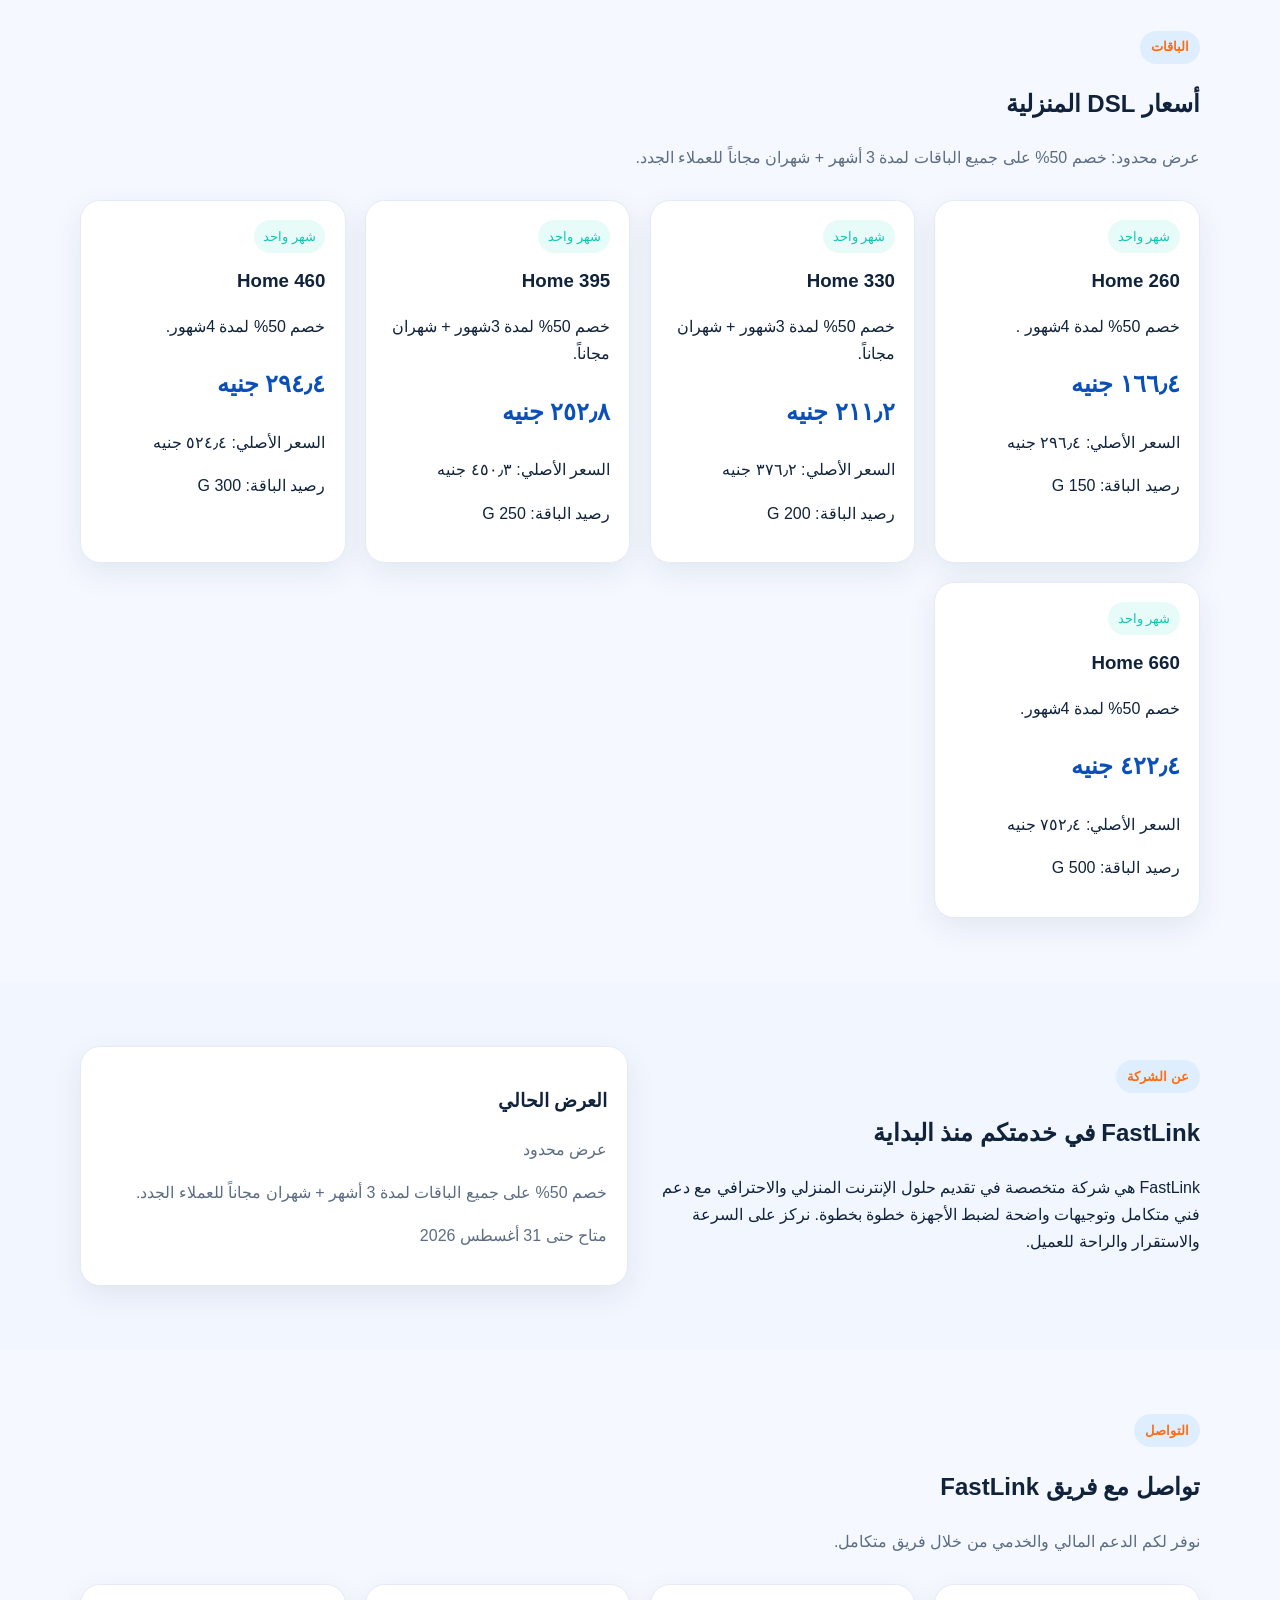
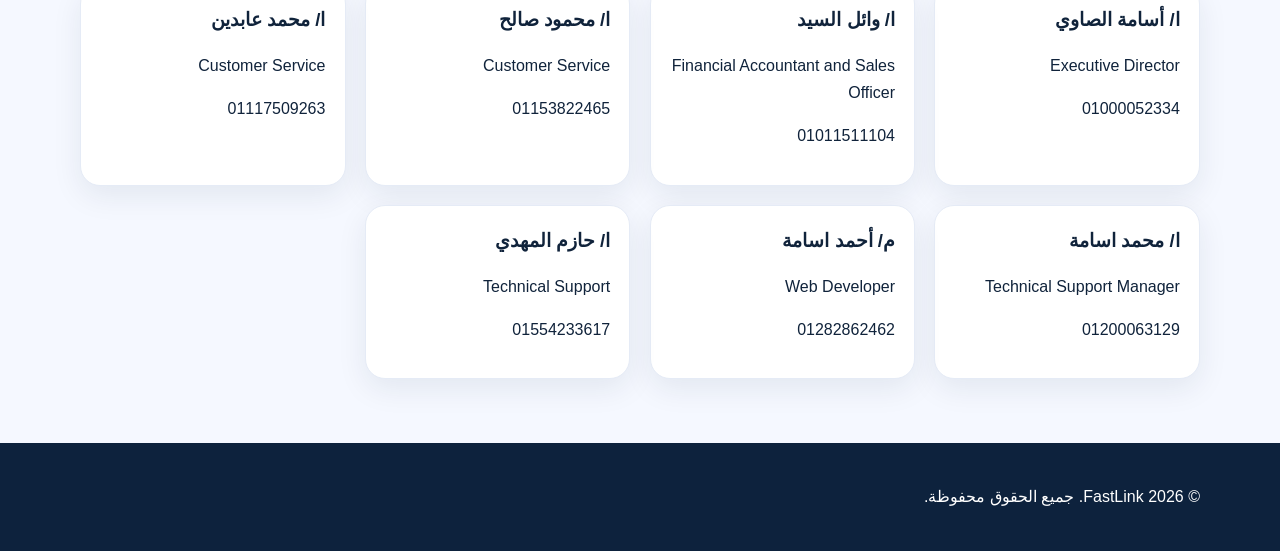
==== commit 2d0631e6: "Add files via upload" ====
--- a/index.html
+++ b/index.html
@@ -37,14 +37,38 @@
         </div>
       </section>
 
-      <section id="routers" class="section">
+      <section class="section">
         <div class="container">
           <div class="section-heading">
             <span class="eyebrow">الرواتر</span>
-            <h2>اختيار مناسب لكل بيت</h2>
+            <h2>تسطيع هنا معرفة الرواتر المتاحة وكيفية ضبط اعدادات </h2>
             <p>نقدم رواتر جاهز للتشغيل مع دعم كامل للإعدادات والتحديثات.</p>
           </div>
-          <div id="routers-list" class="card-grid"></div>
+          <div class="card-grid">
+
+            <article class="card">
+              <img src="https://encrypted-tbn0.gstatic.com/images?q=tbn:ANd9GcSVGdIW1QEuSW-x2jg_16qHqCIWYAqpXPAdk-zN2ursgg&s=10">
+            <h3>ZTE ZXHN H188A</h3> 
+            <p>راوتر VDSL2 و ADSL2+ داعم لتقنيات النطاق المزدوج (Dual-band) بترددي 2.4 جيجاهرتز و 5 جيجاهرتز. </p>
+          <a class="btn btn-secondary router-mode-btn" href="router-mode3.html">عرض طريقة الضبط</a>
+            </article>
+
+            <!-- <article class="card">
+              <img src="assets/image/routerVDH/routerVDH.jpg">
+            <h3>Router VDSL(H168N)</h3>
+            <p>يدعم تقنية ADSL2+ للاتصال بالإنترنت عبر خط الهاتف الأرضي النحاسي</p>
+          <a class="btn btn-secondary router-mode-btn" href="router-mode2.html">عرض طريقة الضبط</a>
+            </article> -->
+            
+            <article class="card">
+              <img src="assets/image/routerHG/Router HG531sV1.jpg">
+            <h3>Router HG531sV1</h3>
+            <p>Huawei</p>
+            <p>يدعم تقنية ADSL2+ للاتصال بالإنترنت عبر خط الهاتف الأرضي النحاسي</p>
+          <a class="btn btn-secondary router-mode-btn" href="router-mode.html">عرض طريقة الضبط</a>
+            </article>
+
+          </div>
         </div>
       </section>
 
--- a/styles.css
+++ b/styles.css
@@ -277,7 +277,7 @@
 .site-footer {
   background: #0d223d;
   color: white;
-  padding: 1rem 0;
+  padding: .5rem 0;
 }
 
 .site-footer a {
@@ -324,6 +324,7 @@
 .guide-card img {
   margin-top: 1rem;
   border-radius: 1rem;
+  width: 60%;
 }
 
 .auth-card {
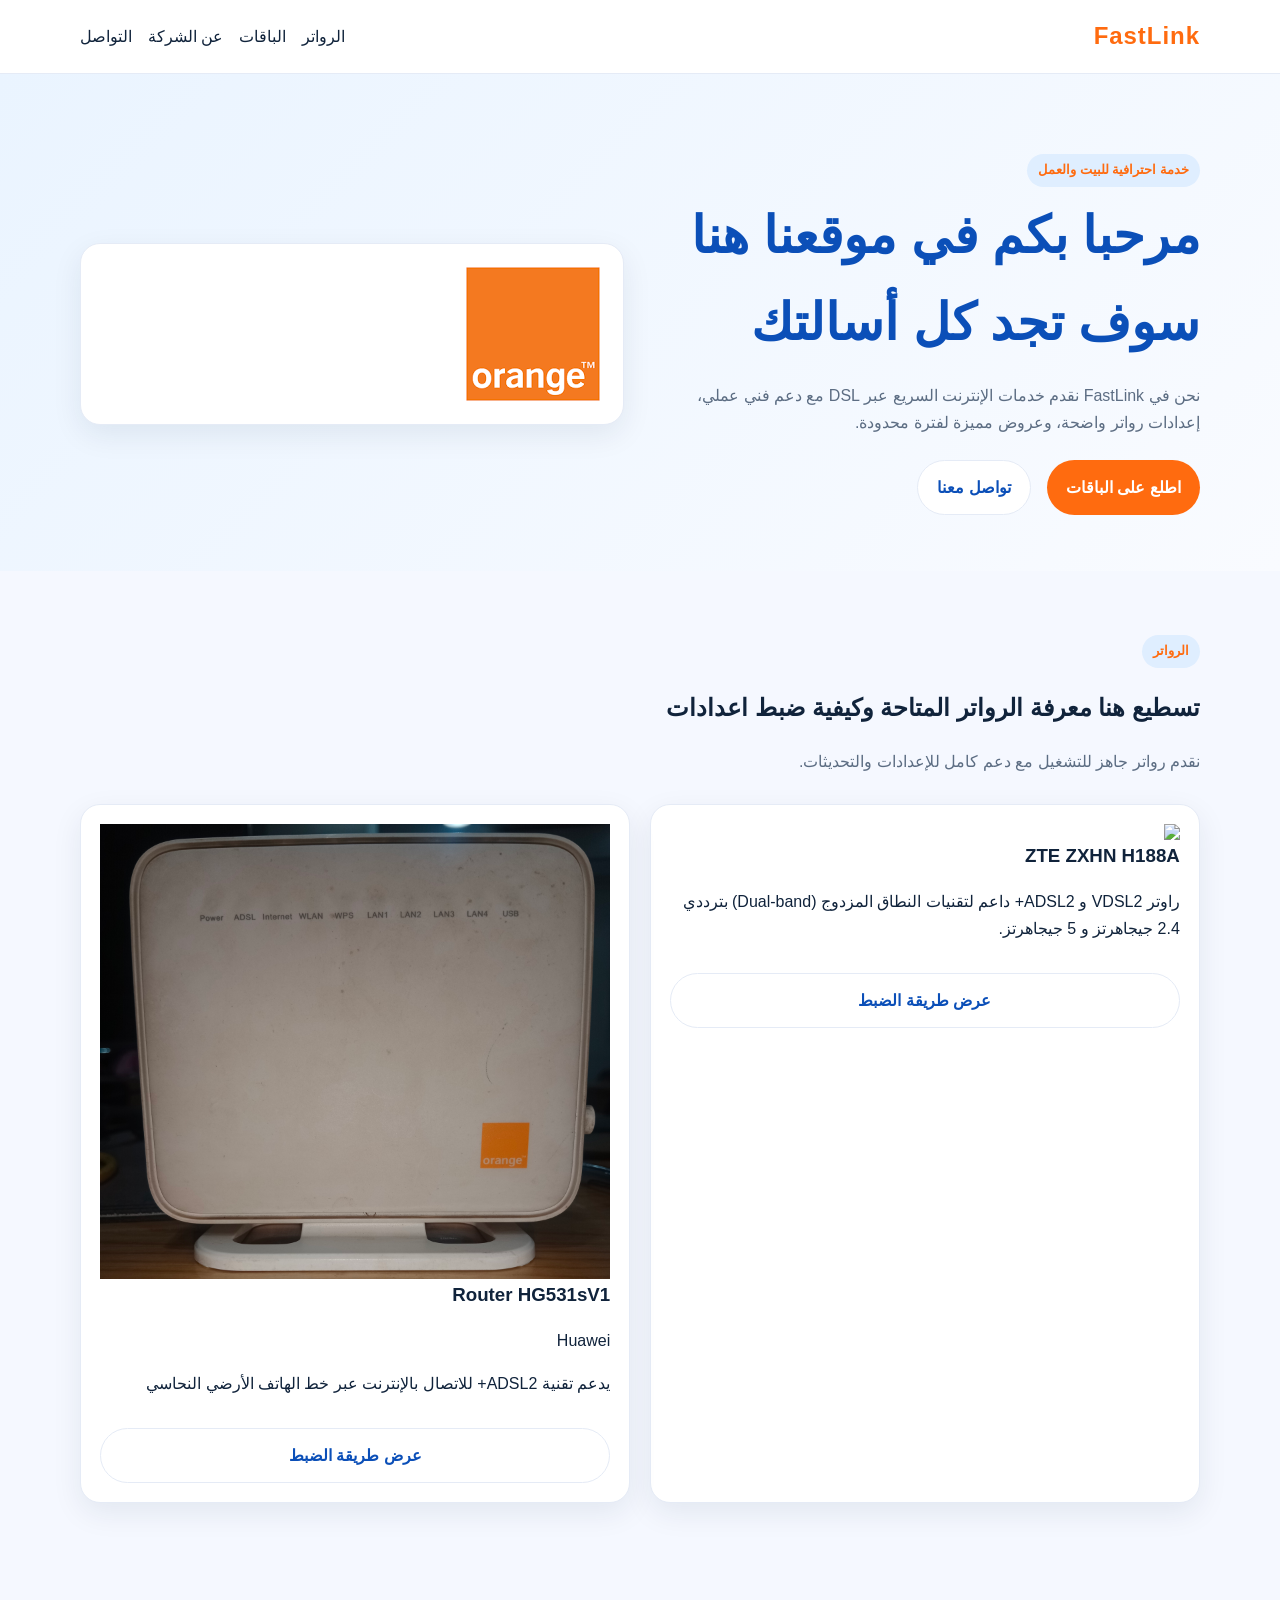
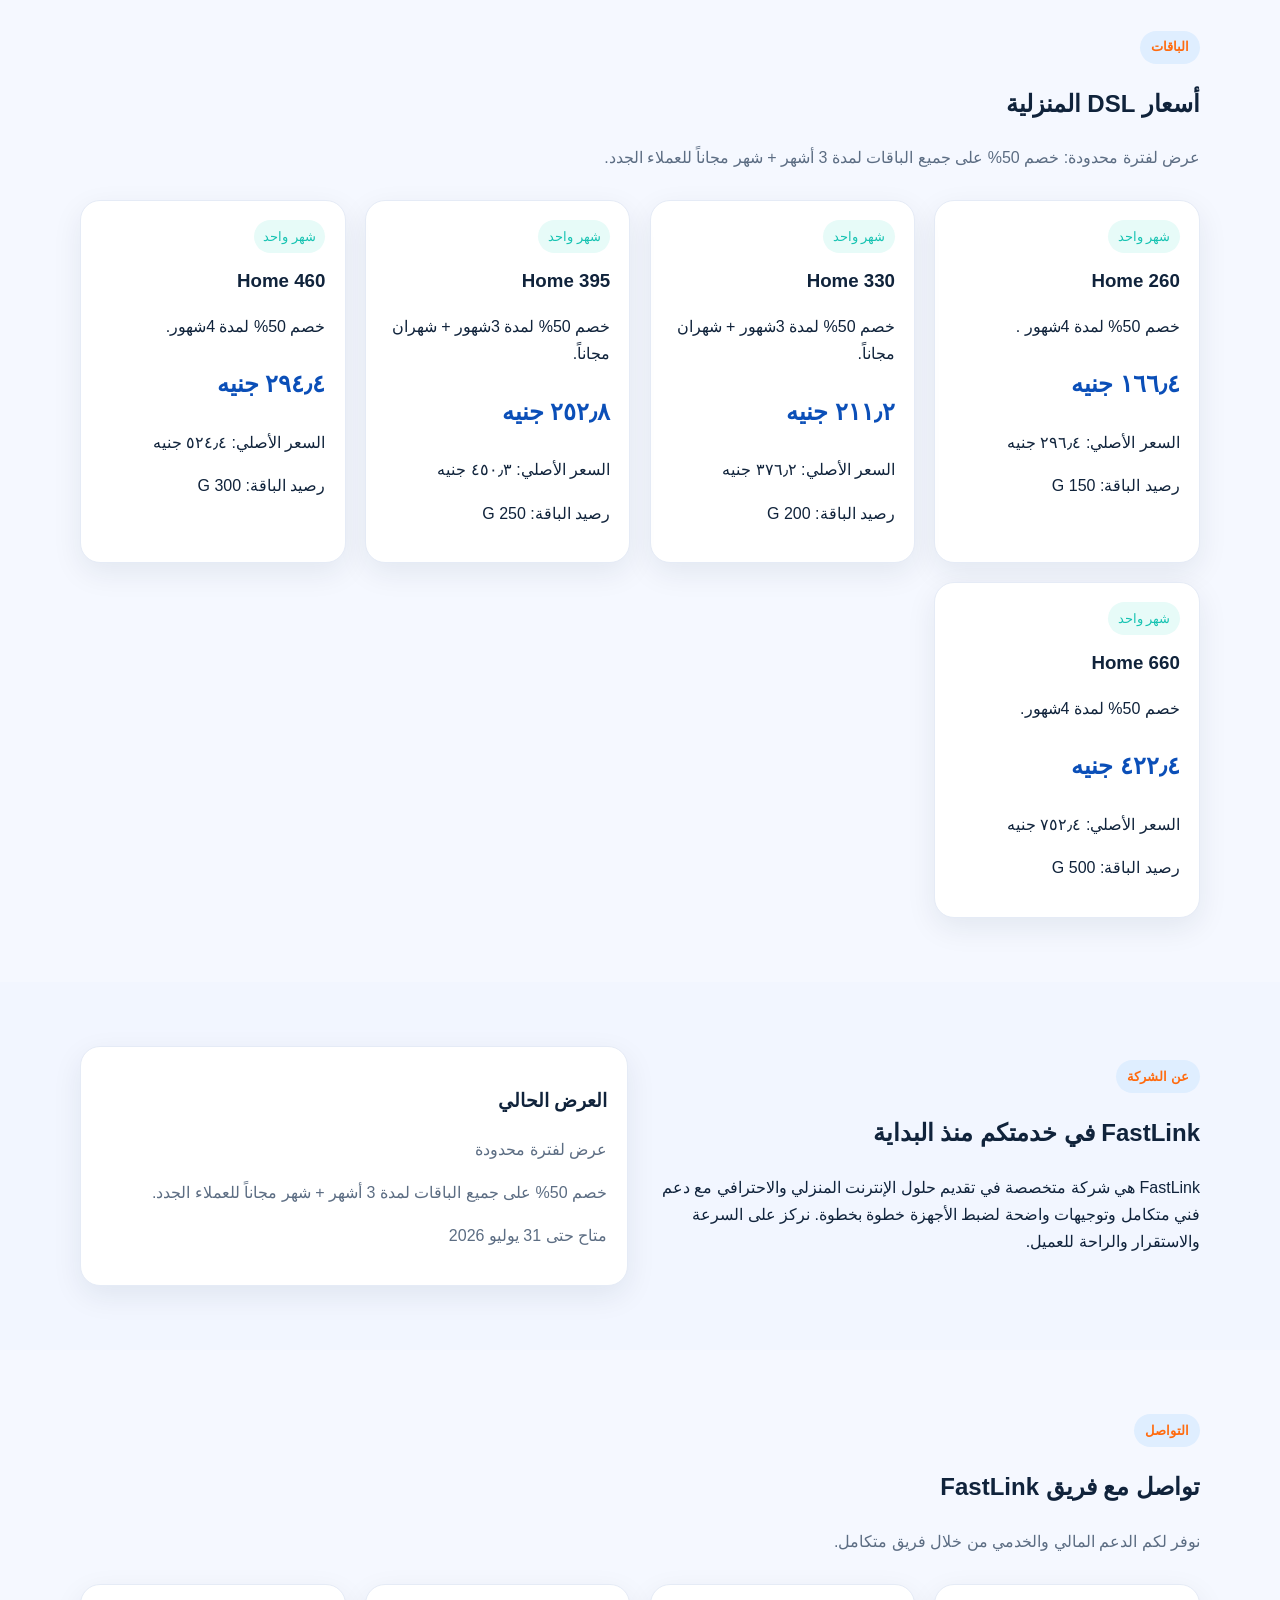
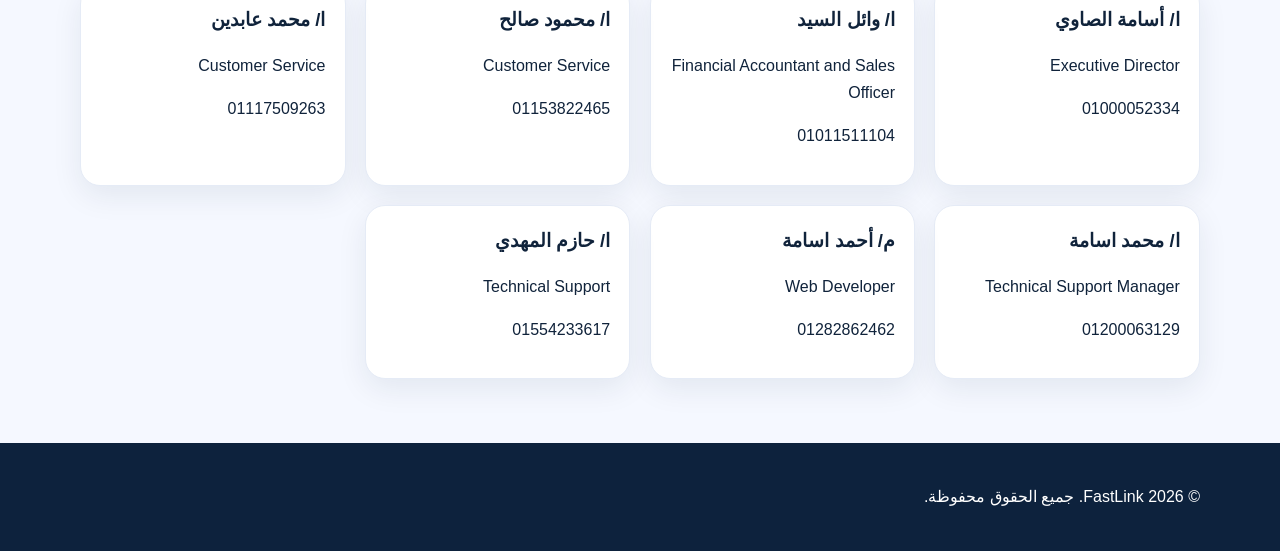
==== commit c51f5f56: "Update index.html" ====
--- a/index.html
+++ b/index.html
@@ -111,7 +111,7 @@
       </section>
     </main>
 
-    <a href="admin.html" class="admin-float-btn" title="لوحة الإدارة"></a>
+    <!-- <a href="admin.html" class="admin-float-btn" title="لوحة الإدارة"></a> -->
 
     <footer class="site-footer">
       <div class="container footer-wrap">
